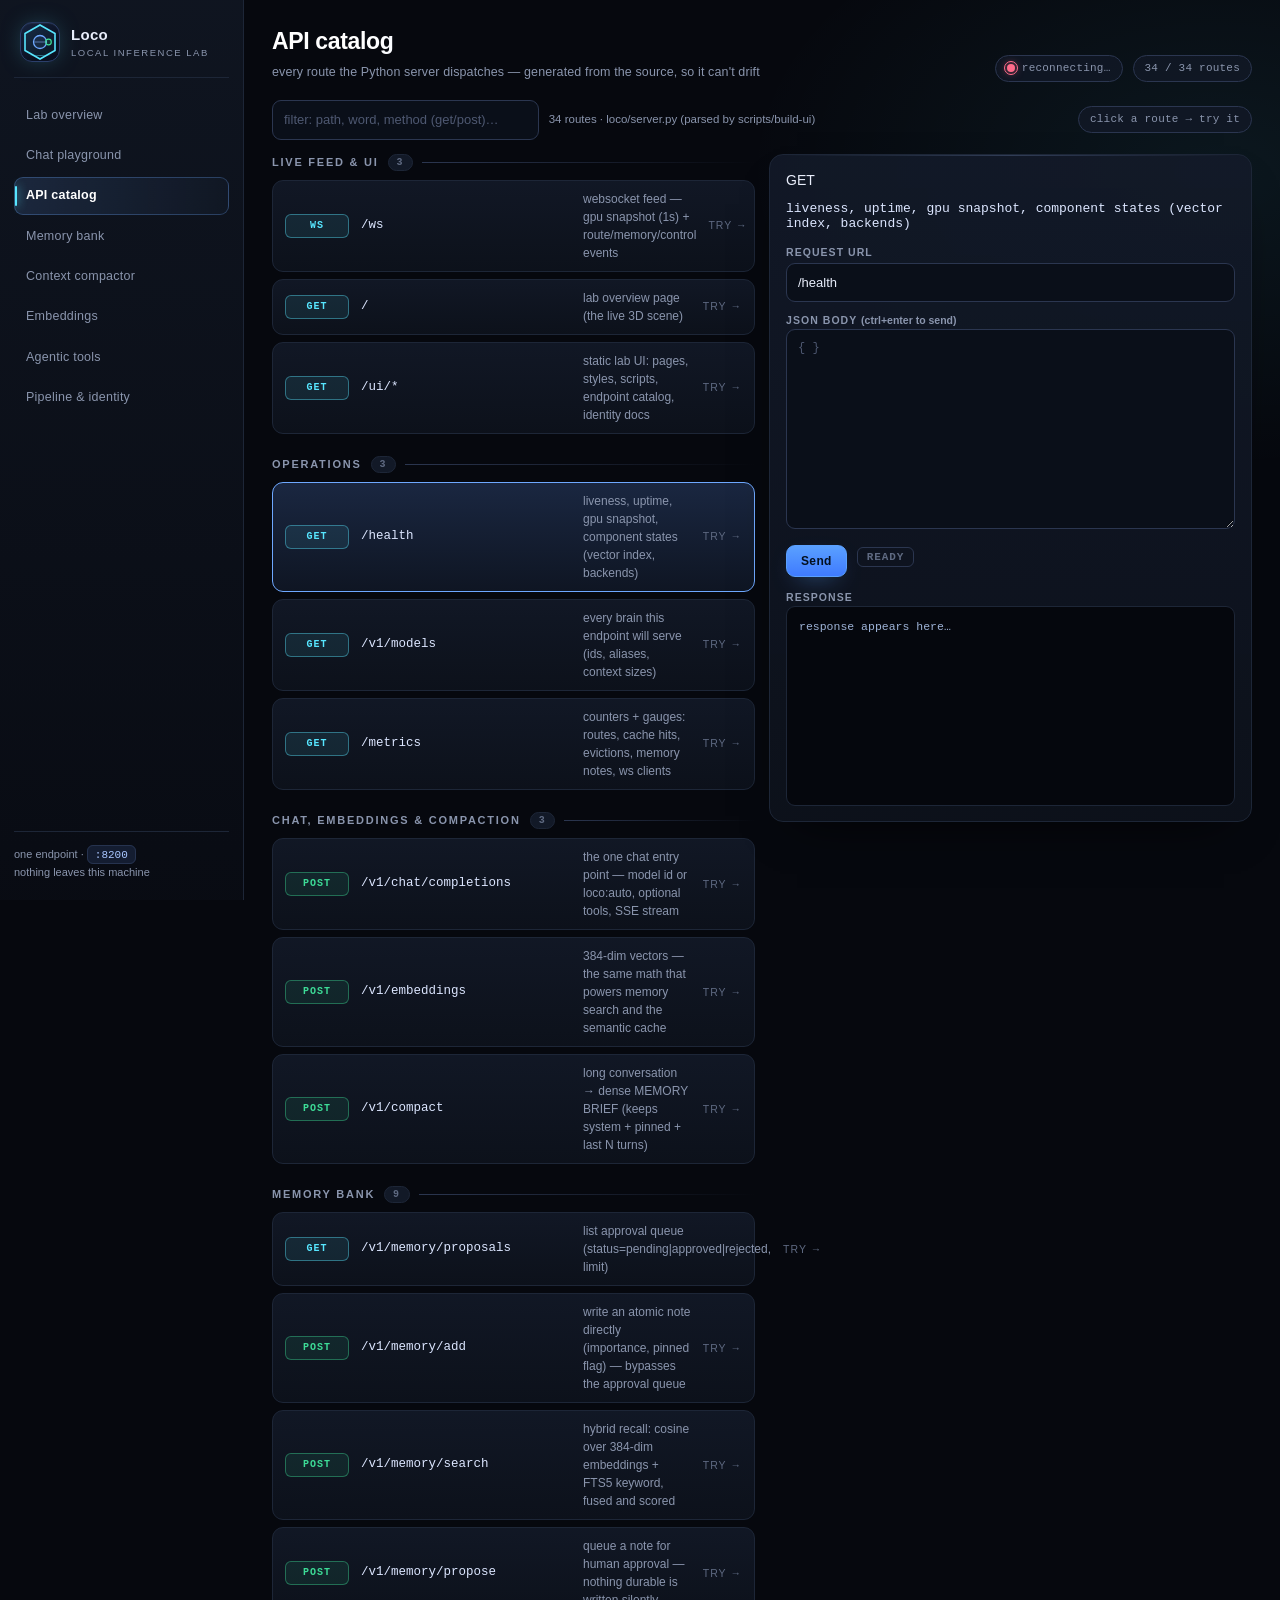
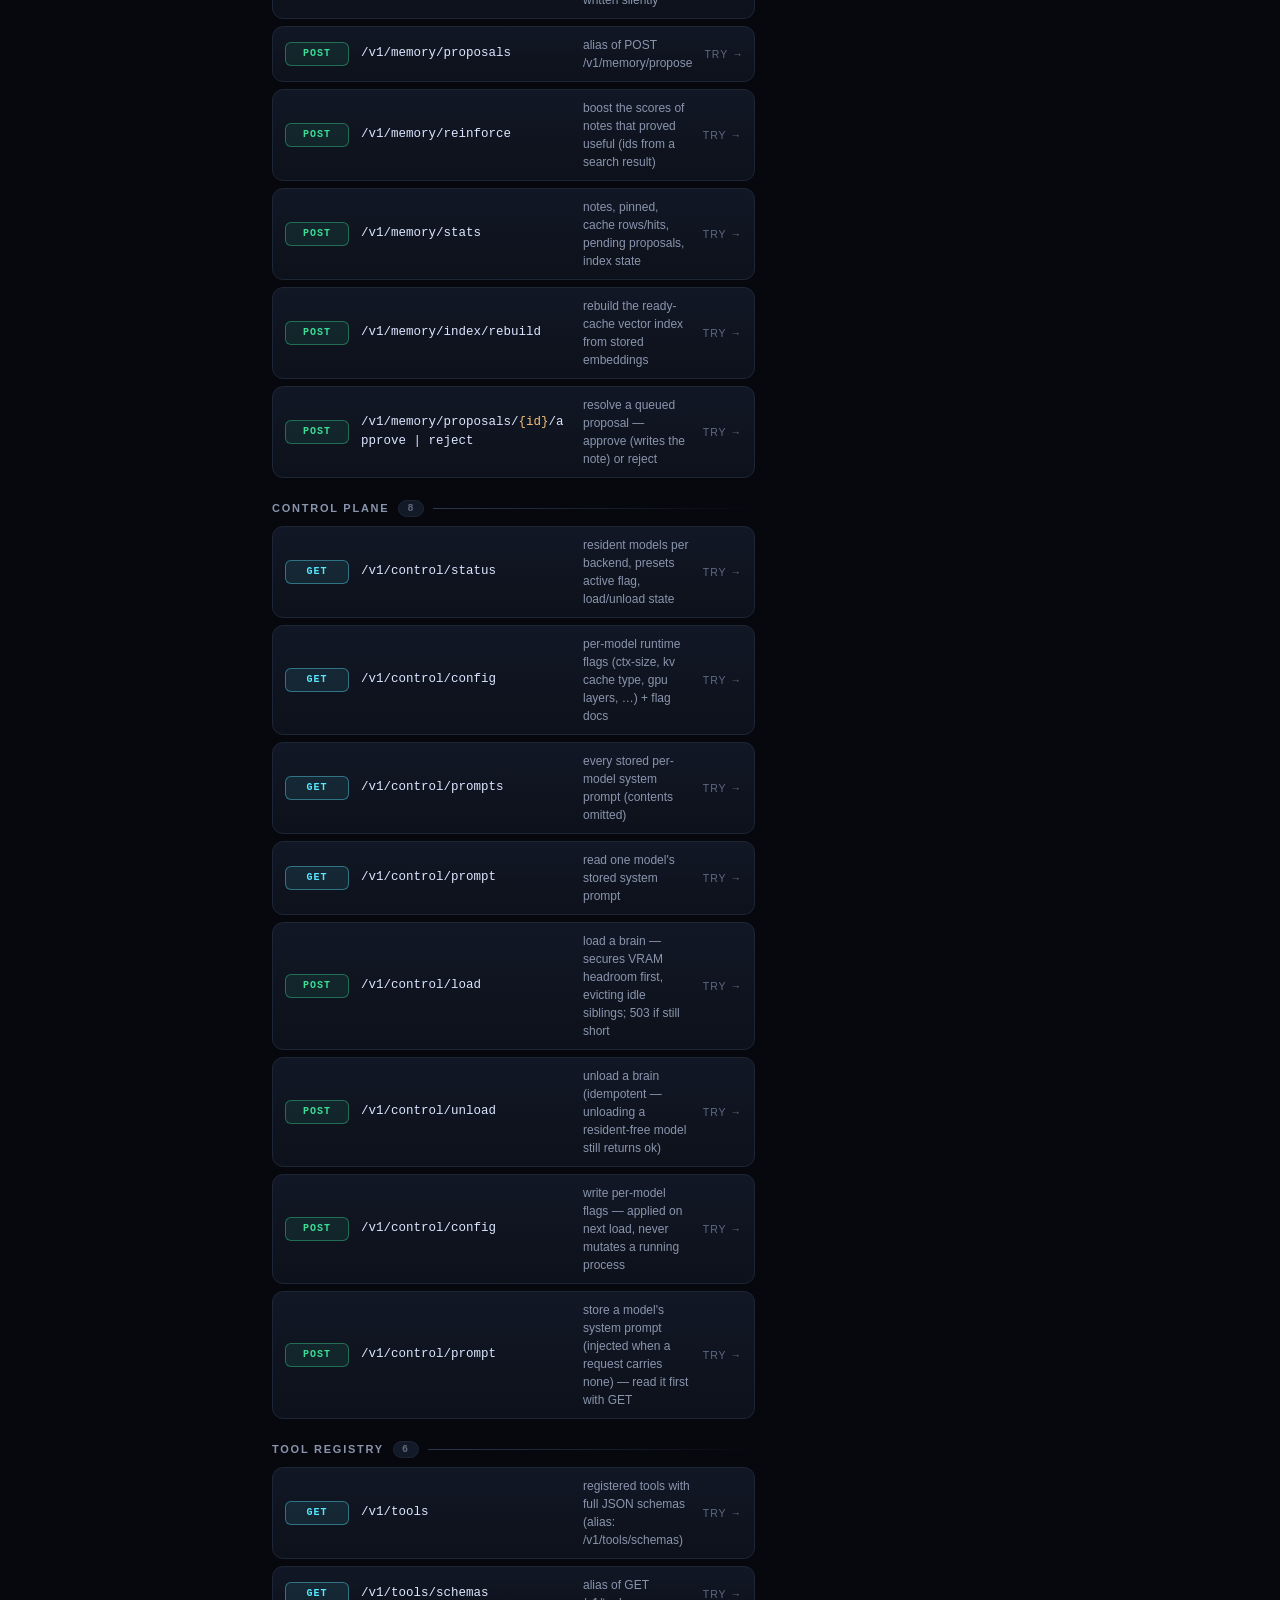
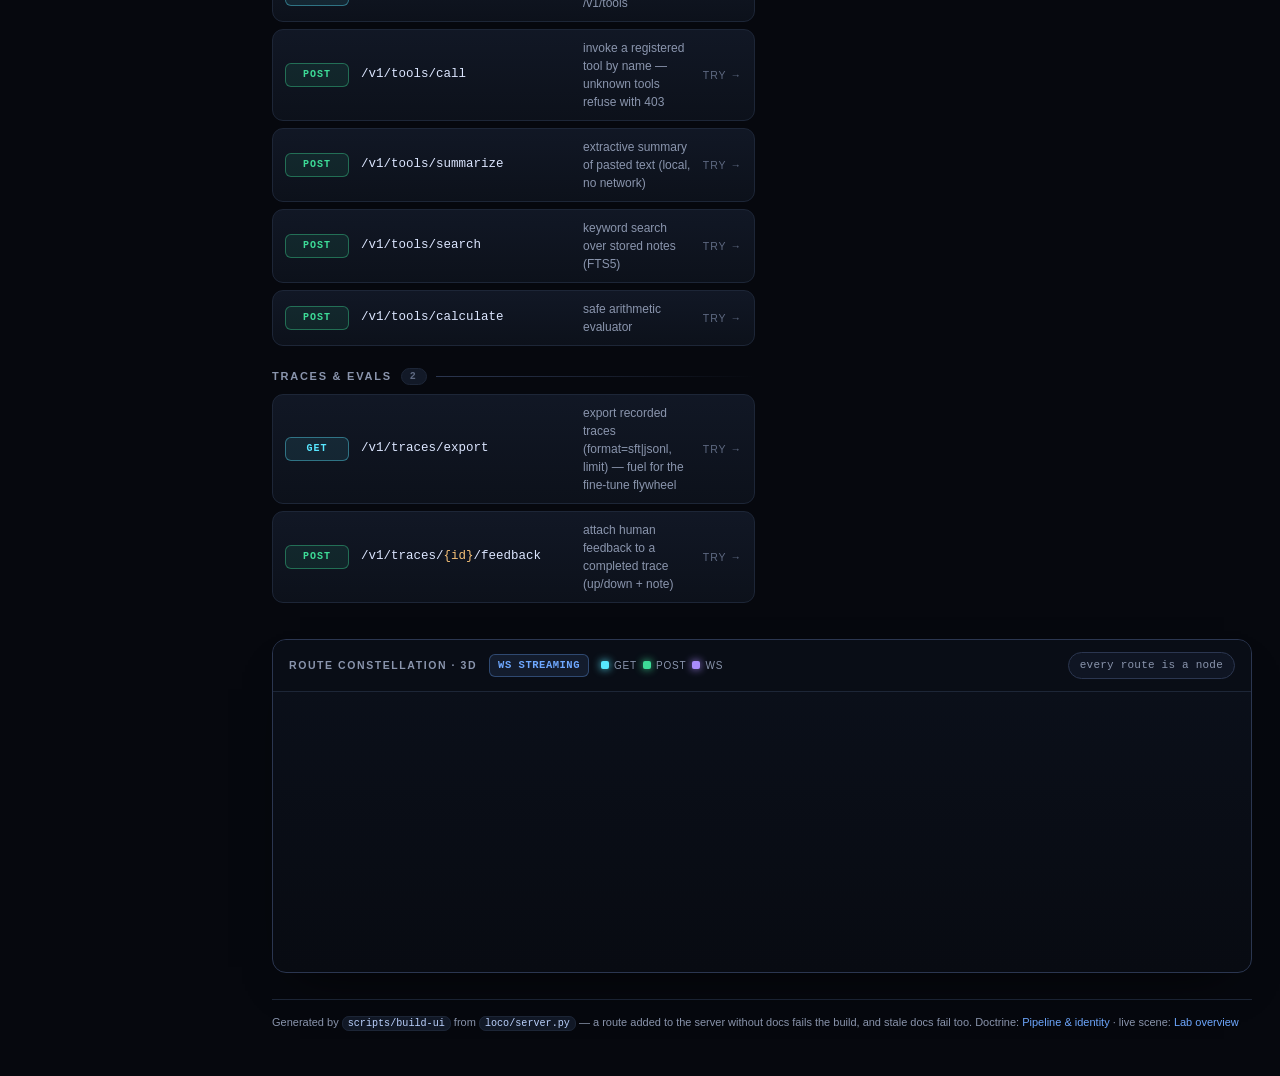
==== ui/api.html @ 3562b2ec "Loco 2.0.0 — local inference lab One local endpoint for the whole rig: deterministic routing, VRAM-g" ====
<!doctype html>
<html lang="en">
<head>
<meta charset="utf-8">
<meta name="viewport" content="width=device-width,initial-scale=1">
<title>Loco — API catalog</title>
<link rel="icon" href="data:image/svg+xml,%3Csvg xmlns=%22http://www.w3.org/2000/svg%22 viewBox=%220 0 38 38%22%3E%3Cpath d=%22M19 2 L34 10.5 V27.5 L19 36 L4 27.5 V10.5 Z%22 stroke=%2257e6ff%22 stroke-width=%221.6%22/%3E%3Ccircle cx=%2219%22 cy=%2219%22 r=%226.5%22 stroke=%226ea8ff%22 stroke-width=%221.3%22/%3E%3C/svg%3E">
<link rel="stylesheet" href="/ui/app.css">
</head><body data-active="api.html">
<aside class="side">
  <div class="brand"><div class="logo" style="display:grid;place-items:center"><svg width="38" height="38" viewBox="0 0 38 38" fill="none" xmlns="http://www.w3.org/2000/svg" role="img" aria-label="Loco"><path d="M19 2 L34 10.5 V27.5 L19 36 L4 27.5 V10.5 Z" stroke="#57e6ff" stroke-width="1.6" fill="rgba(87,230,255,0.05)"/><circle cx="19" cy="19" r="6.5" stroke="#6ea8ff" stroke-width="1.3" fill="rgba(110,168,255,0.08)"/><circle cx="27.5" cy="19" r="2.8" stroke="#3ddc97" stroke-width="1.2" fill="rgba(61,220,151,0.1)"/><path d="M13.2 19 H24.8" stroke="#8ab4f8" stroke-width="1.1" opacity="0.55"/></svg></div><div><b>Loco</b><small>local inference lab</small></div></div>
  <nav class="nav" id="nav"></nav>
  <div class="footer">one endpoint · <span class="tag">:8200</span><br>nothing leaves this machine</div>
</aside>
<main class="main">
  <div class="top">
    <div>
      <h1>API catalog</h1>
      <div class="sub">every route the Python server dispatches — generated from the source, so it can't drift</div>
    </div>
    <div class="row">
      <span class="pill"><span class="dot live-dot"></span> <span id="liveTxt">live · ws</span></span>
      <span class="pill" id="epCount">…</span>
    </div>
  </div>

  <div class="ep-toolbar">
    <input class="ep-search" id="epSearch" placeholder="filter: path, word, method (get/post)…">
    <span class="muted" style="font-size:11.5px" id="epSource">reading catalog…</span>
    <span class="spacer"></span>
    <span class="pill">click a route → try it</span>
  </div>

  <div class="console-grid">
    <div>
      <div id="epList">
        <div class="card"><h3>loading</h3><p class="muted">reading /ui/endpoints.json…</p></div>
      </div>
    </div>

    <div>
      <div class="card console" style="position:sticky;top:18px">
        <div class="console-head">
          <span class="method get" id="cMethod">GET</span>
          <span class="path" id="cDesc">pick a route from the list</span>
        </div>
        <label>Request URL</label>
        <input id="cPath" spellcheck="false" autocomplete="off">
        <label style="display:block;margin-top:10px">JSON body <span class="muted" style="text-transform:none;letter-spacing:0">(ctrl+enter to send)</span></label>
        <textarea id="cBody" spellcheck="false" placeholder="{ }"></textarea>
        <div class="row" style="margin-top:10px">
          <button class="primary" id="cSend">Send</button>
          <div class="status-line" id="cStatus"><span class="st idle">idle</span></div>
        </div>
        <label style="display:block;margin-top:12px">Response</label>
        <pre class="out" id="cOut">response appears here…</pre>
      </div>
    </div>
  </div>

  <div class="scene-card card" style="margin-top:14px">
    <div class="scene-head">
      <h3>route constellation · 3D</h3>
      <span class="badge acc">ws streaming</span>
      <div class="legend">
        <span class="lg"><i style="background:#57e6ff;color:#57e6ff"></i>GET</span>
        <span class="lg"><i style="background:#3ddc97;color:#3ddc97"></i>POST</span>
        <span class="lg"><i style="background:#a78bfa;color:#a78bfa"></i>ws</span>
      </div>
      <span class="spacer"></span>
      <span class="pill">every route is a node</span>
    </div>
    <canvas id="apiScene" style="width:100%;height:280px;display:block"></canvas>
  </div>

  <div class="footer">
    Generated by <code>scripts/build-ui</code> from <code>loco/server.py</code> —
    a route added to the server without docs fails the build, and stale docs fail too.
    Doctrine: <a href="/ui/pipeline.html">Pipeline &amp; identity</a> · live scene: <a href="/ui/index.html">Lab overview</a>
  </div>
</main>
<script src="/ui/app.js"></script>
<script src="/ui/api.js"></script>

<script>
/* api 3D scene: scope = the route surface — one node per endpoint, live traffic pulses them */
(function(){
  window.__locoApiState = { nodes: [], hits: {}, last: null };
  window.sceneSetCanvas("apiScene");
  window.sceneSetActor(function (ctx, now, dt) {
    const C = ctx.ctx, cv = ctx.cv, w = ctx.w, h = ctx.h;
    C.clearRect(0, 0, cv ? cv.width : 900, cv ? cv.height : 280);
    const fit = ctx.fitTransform(C, w, h, window.devicePixelRatio || 1);
    const ox = fit.ox, oy = fit.oy, sc = fit.sc;
    const X = (x) => ox + x * sc, Y = (y) => oy + y * sc;
    const st = window.__locoApiState;
    const nodes = st.nodes || [];

    /* hub */
    const hx = X(80), hy = Y(20);
    C.beginPath(); C.arc(hx, hy, 18, 0, Math.PI * 2);
    C.fillStyle = "rgba(110,168,255,.25)"; C.fill();
    C.strokeStyle = "rgba(110,168,255,.75)"; C.lineWidth = 1.4; C.stroke();
    C.font = "700 9px ui-monospace, Menlo, monospace"; C.fillStyle = "rgba(169,198,255,.95)";
    C.textAlign = "center"; C.fillText("LOCO", hx, hy + 30);

    nodes.forEach((n, i) => {
      const ang = (i / Math.max(1, nodes.length)) * Math.PI * 2;
      const rr = 150 + (i % 3) * 34;
      const nx = X(80 + Math.cos(ang) * rr * 1.5), ny = Y(20 + Math.sin(ang) * rr * 0.42);
      const col = n.method === "GET" ? [87,230,255] : n.method === "POST" ? [61,220,151] : [167,139,250];
      const hits = st.hits[n.path] || 0;
      const hot = st.last === n.path;
      /* spoke */
      C.strokeStyle = "rgba(110,168,255,.14)"; C.lineWidth = 1;
      C.beginPath(); C.moveTo(hx, hy); C.lineTo(nx, ny); C.stroke();
      /* node */
      const r = 4 + Math.min(9, hits * 0.6) + (hot ? 3 : 0);
      C.beginPath(); C.arc(nx, ny, r, 0, Math.PI * 2);
      C.fillStyle = "rgba(" + col.join(",") + "," + (hot ? ".95" : ".55") + ")"; C.fill();
      C.strokeStyle = "rgba(" + col.join(",") + ",.85)"; C.lineWidth = 1; C.stroke();
      if (hot) {
        C.strokeStyle = "rgba(" + col.join(",") + ",.55)";
        C.beginPath(); C.arc(nx, ny, r + 8, 0, Math.PI * 2); C.stroke();
      }
    });
    C.textAlign = "left";
    C.font = "700 9px ui-monospace, Menlo, monospace";
    C.fillStyle = "rgba(138,149,173,.7)";
    C.fillText("NODE SIZE = LIVE HIT COUNT · generated from loco/server.py", X(40), Y(-110));
  });

  /* feed the constellation from the catalog */
  const origRender = window.renderCatalog;
  window.__locoApiState.nodes = [];
  api("/ui/endpoints.json").then(r => {
    const rows = [];
    (r.data && r.data.groups || []).forEach(g => g.routes.forEach(x => rows.push({ method: x.method, path: x.path })));
    window.__locoApiState.nodes = rows;
  }).catch(() => {});
  /* a live route hit marks its node */
  onWs(function (msg) {
    if (msg.type === "route" && msg.model) {
      const st = window.__locoApiState;
      st.last = "/v1/chat/completions";
      st.hits["/v1/chat/completions"] = (st.hits["/v1/chat/completions"] || 0) + 1;
    }
    if (msg.type === "memory") {
      const st = window.__locoApiState;
      st.last = "/v1/memory";
      st.hits["/v1/memory"] = (st.hits["/v1/memory"] || 0) + 1;
    }
  });
})();
</script>
</body>
</html>
---- ui/app.css ----
/* ============================================================================
   Loco UI — instrument-panel design system
   zero dependencies · system font stacks · no CDNs, no web fonts
   dark lab console: deep navy field, hairline panels, monospace numerics
   ========================================================================== */
:root{
  --bg:#06080e;
  --glow-a:rgba(64,120,255,.14);
  --glow-b:rgba(87,230,255,.07);
  --glow-c:rgba(167,139,250,.06);
  --panel:#0d121c;
  --panel2:#121927;
  --panel3:#182135;
  --line:#1d2637;
  --line2:#2b3650;
  --text:#e9eefb;
  --dim:#8a95ad;
  --dim2:#5f6a82;
  --acc:#6ea8ff;
  --acc2:#57e6ff;
  --grn:#3ddc97;
  --amb:#f6c177;
  --red:#ff6b8a;
  --vio:#a78bfa;
  --mono:ui-monospace,SFMono-Regular,"SF Mono",Menlo,Consolas,"Liberation Mono",monospace;
  --sans:ui-sans-serif,-apple-system,BlinkMacSystemFont,"Segoe UI",Roboto,Helvetica,Arial,sans-serif;
  --rad:14px;
  --rad-sm:9px;
  --shadow:0 22px 48px -28px rgba(0,0,0,.9);
  --side-w:244px;
}
*{box-sizing:border-box;margin:0;padding:0}
html{-webkit-text-size-adjust:100%}
body{
  background:
    radial-gradient(900px 520px at 18% -10%, var(--glow-a), transparent 60%),
    radial-gradient(760px 480px at 95% 4%, var(--glow-b), transparent 62%),
    radial-gradient(680px 560px at 60% 110%, var(--glow-c), transparent 65%),
    var(--bg);
  color:var(--text);
  font:14px/1.55 var(--sans);
  display:flex;
  min-height:100vh;
  -webkit-font-smoothing:antialiased;
}
a{color:var(--acc);text-decoration:none;transition:color .15s}
a:hover{color:var(--acc2)}
code,pre{font-family:var(--mono);background:var(--panel2);border:1px solid var(--line);border-radius:7px}
code{padding:1px 5px;font-size:.92em;color:#bcd3ff}
pre{padding:11px 12px;overflow:auto;font-size:12px;line-height:1.6}
pre code{background:none;border:none;padding:0;color:inherit}
b,strong{font-weight:650}
em{color:var(--acc2);font-style:normal}
::selection{background:rgba(110,168,255,.28)}
::-webkit-scrollbar{width:10px;height:10px}
::-webkit-scrollbar-track{background:transparent}
::-webkit-scrollbar-thumb{background:#1c2536;border-radius:99px;border:2px solid transparent;background-clip:content-box}
::-webkit-scrollbar-thumb:hover{background:#2b3650;background-clip:content-box}

/* ---------- sidebar ------------------------------------------------------ */
.side{
  width:var(--side-w);flex:0 0 var(--side-w);
  background:linear-gradient(180deg,rgba(16,22,34,.94),rgba(9,12,20,.96));
  border-right:1px solid var(--line);
  padding:18px 14px;
  position:sticky;top:0;height:100vh;
  display:flex;flex-direction:column;
  backdrop-filter:blur(6px);
  z-index:5;
}
.brand{display:flex;align-items:center;gap:11px;padding:4px 6px 15px;border-bottom:1px solid var(--line);margin-bottom:12px}
.brand .logo{
  width:40px;height:40px;border-radius:12px;
  background:linear-gradient(140deg,#16233f,#0a1020 70%);
  border:1px solid #2b3f6b;
  display:grid;place-items:center;
  box-shadow:0 0 24px -8px rgba(87,230,255,.5), inset 0 1px 0 rgba(255,255,255,.06);
  position:relative;overflow:hidden;
}
.brand .logo svg{display:block}
.brand .logo::after{
  content:"";position:absolute;inset:auto 8px 5px;height:1.5px;border-radius:2px;
  background:linear-gradient(90deg,transparent,var(--acc2),transparent);
  opacity:.45;animation:sweep 3.2s ease-in-out infinite;
}
.brand b{font-size:15px;letter-spacing:.02em}
.brand small{display:block;color:var(--dim);font-size:9.5px;letter-spacing:.16em;text-transform:uppercase}
.nav{display:flex;flex-direction:column;gap:2px;margin-top:6px;overflow-y:auto}
.nav a{
  position:relative;padding:8.5px 11px;border-radius:9px;color:var(--dim);
  font-size:12.5px;letter-spacing:.02em;transition:.15s;border:1px solid transparent;
}
.nav a::before{
  content:"";position:absolute;left:0;top:22%;bottom:22%;width:2px;border-radius:2px;
  background:var(--acc2);opacity:0;transform:scaleY(.3);transition:.18s;
}
.nav a:hover{background:rgba(24,33,53,.7);color:var(--text)}
.nav a.active{
  background:linear-gradient(90deg,rgba(110,168,255,.14),rgba(110,168,255,.03));
  color:#fff;border-color:rgba(110,168,255,.28);font-weight:600;
}
.nav a.active::before{opacity:1;transform:scaleY(1);box-shadow:0 0 10px var(--acc2)}
.nav .nav-sec{
  font-size:9.5px;letter-spacing:.18em;text-transform:uppercase;color:var(--dim2);
  padding:12px 11px 4px;
}
.side .footer{margin-top:auto}

/* ---------- main / header ------------------------------------------------ */
.main{flex:1;padding:24px 28px 44px;max-width:1480px;min-width:0}
.top{display:flex;align-items:flex-end;justify-content:space-between;margin-bottom:18px;gap:14px;flex-wrap:wrap}
.top h1{
  font-size:23px;font-weight:700;letter-spacing:-.015em;
  background:linear-gradient(92deg,#fff 20%,#a9c6ff 90%);
  -webkit-background-clip:text;background-clip:text;color:transparent;
}
.top .sub{color:var(--dim);font-size:12.5px;margin-top:3px;letter-spacing:.01em}
.top .sub b{color:var(--acc2);font-weight:600}
.row{display:flex;gap:10px;align-items:center;flex-wrap:wrap}
.spacer{flex:1}
.sec{
  display:flex;align-items:center;gap:10px;
  margin:26px 0 12px;font-size:11.5px;font-weight:700;
  letter-spacing:.16em;text-transform:uppercase;color:var(--dim);
}
.sec::after{content:"";flex:1;height:1px;background:linear-gradient(90deg,var(--line2),transparent)}
.sec .n{color:var(--dim2);font-family:var(--mono);font-weight:600}

/* ---------- pills / dots / badges ---------------------------------------- */
.pill{
  display:inline-flex;align-items:center;gap:7px;
  padding:4px 11px;border:1px solid var(--line2);border-radius:99px;
  font-size:11px;color:var(--dim);background:rgba(18,25,39,.75);
  font-family:var(--mono);letter-spacing:.02em;white-space:nowrap;
}
.pill b{color:var(--text);font-weight:650}
.dot{width:8px;height:8px;border-radius:50%;background:var(--grn);position:relative;flex:none}
.dot::after{
  content:"";position:absolute;inset:-3px;border-radius:50%;
  border:1px solid currentColor;color:inherit;background:transparent;
}
.live-dot{background:var(--grn);box-shadow:0 0 9px var(--grn);animation:beat 2s ease-out infinite}
.live-dot.bad{background:var(--red);box-shadow:0 0 9px var(--red);animation:none}
.dot.warn{background:var(--amb);box-shadow:0 0 8px rgba(246,193,119,.7);animation:beat 2.6s ease-out infinite}
.dot.bad{background:var(--red);box-shadow:0 0 8px rgba(255,107,138,.75)}
.dot.acc{background:var(--acc2);box-shadow:0 0 8px rgba(87,230,255,.75)}
.badge{
  display:inline-block;padding:3px 8px;border-radius:6px;
  background:rgba(61,220,151,.1);color:var(--grn);
  border:1px solid rgba(61,220,151,.3);
  font:600 10.5px/1.4 var(--mono);letter-spacing:.05em;text-transform:uppercase;
}
.badge.warn{background:rgba(246,193,119,.09);color:var(--amb);border-color:rgba(246,193,119,.32)}
.badge.acc{background:rgba(110,168,255,.1);color:var(--acc);border-color:rgba(110,168,255,.32)}
.badge.vio{background:rgba(167,139,250,.1);color:var(--vio);border-color:rgba(167,139,250,.32)}
.tag{
  font:11px/1.5 var(--mono);color:#a9c6ff;
  background:#141d31;border:1px solid #26334f;border-radius:6px;
  padding:2.5px 7px;white-space:nowrap;
}
.tag.ok{color:var(--grn);background:#0e1f19;border-color:#1d4034}
.tag.warn{color:var(--amb);background:#241d10;border-color:#45361c}
.tag.bad{color:var(--red);background:#25121a;border-color:#4a2130}

/* ---------- grids / cards ------------------------------------------------ */
.grid{display:grid;gap:14px}
.g4{grid-template-columns:repeat(4,minmax(0,1fr))}
.g3{grid-template-columns:repeat(3,minmax(0,1fr))}
.g2{grid-template-columns:repeat(2,minmax(0,1fr))}
@media(max-width:1180px){.g4{grid-template-columns:repeat(2,1fr)}.g3{grid-template-columns:repeat(2,1fr)}}
.card{
  background:linear-gradient(180deg,rgba(19,26,41,.9),rgba(13,18,28,.94));
  border:1px solid var(--line);
  border-radius:var(--rad);
  padding:15px 16px;
  position:relative;
  box-shadow:var(--shadow);
  min-width:0;
}
.card::before{
  content:"";position:absolute;left:14px;right:14px;top:0;height:1px;
  background:linear-gradient(90deg,transparent,rgba(160,190,255,.22),transparent);
}
.card h3{
  font-size:10.5px;color:var(--dim);text-transform:uppercase;
  letter-spacing:.15em;margin-bottom:11px;font-weight:700;
  display:flex;align-items:center;gap:8px;
}
.card h3 .spacer{flex:1}
.card p{font-size:12.5px;color:#b6c2d8}
.card.tight{padding:12px 13px}
.card.accent{border-color:rgba(110,168,255,.35);box-shadow:0 0 0 1px rgba(110,168,255,.08),var(--shadow)}
.kpi{
  font:700 27px/1.05 var(--mono);letter-spacing:-.02em;
  font-variant-numeric:tabular-nums;color:#fff;
  transition:color .3s,text-shadow .3s;
}
.kpi small{display:block;color:var(--dim);font:11.5px/1.5 var(--sans);margin-top:5px;letter-spacing:.04em}
.kpi.flash{color:var(--acc2);text-shadow:0 0 18px rgba(87,230,255,.6)}
.kpi .u{font-size:.55em;color:var(--dim);font-weight:600;margin-left:4px}
.bar{height:9px;background:#0a0f19;border:1px solid var(--line);border-radius:99px;overflow:hidden;position:relative}
.bar>i{
  display:block;height:100%;border-radius:99px;
  background:linear-gradient(90deg,#3f7bff,#57e6ff 70%,#9be1ff);
  box-shadow:0 0 14px -2px rgba(87,230,255,.75);
  transition:width .7s cubic-bezier(.22,1,.36,1);
}
.bar.warn>i{background:linear-gradient(90deg,#f0a23c,#f6c177);box-shadow:0 0 14px -2px rgba(246,193,119,.7)}
.bar.bad>i{background:linear-gradient(90deg,#e5484d,#ff6b8a);box-shadow:0 0 14px -2px rgba(255,107,138,.7)}
.mini{font-size:11.5px;color:var(--dim)}
.mini b{color:var(--text);font-family:var(--mono);font-variant-numeric:tabular-nums}

/* ---------- buttons / forms ---------------------------------------------- */
button,.btn{
  cursor:pointer;background:linear-gradient(180deg,#1a2338,#141b2c);
  border:1px solid var(--line2);color:var(--text);
  border-radius:9px;padding:8px 14px;font-size:12px;font-weight:600;
  letter-spacing:.03em;transition:.15s;font-family:var(--sans);
  display:inline-flex;align-items:center;gap:7px;justify-content:center;
}
button:hover,.btn:hover{border-color:var(--acc);color:var(--acc2);transform:translateY(-1px);box-shadow:0 6px 18px -10px rgba(110,168,255,.8)}
button:active,.btn:active{transform:translateY(0)}
.primary{
  background:linear-gradient(180deg,#5aa0ff,#3f7bff);
  border-color:#5aa0ff;color:#04101f;font-weight:750;
  box-shadow:0 8px 24px -12px rgba(87,160,255,.9);
}
.primary:hover{color:#04101f;border-color:#8fc0ff;box-shadow:0 10px 26px -10px rgba(87,160,255,1)}
.danger:hover{border-color:var(--red);color:var(--red);box-shadow:0 6px 18px -10px rgba(255,107,138,.8)}
button[disabled]{opacity:.42;cursor:not-allowed;transform:none!important;box-shadow:none!important}
select,input,textarea{
  background:#0a0f19;border:1px solid var(--line2);color:var(--text);
  border-radius:9px;padding:9px 11px;font:13px/1.5 var(--sans);width:100%;
  transition:border-color .15s,box-shadow .15s;
}
select:focus,input:focus,textarea:focus{
  outline:none;border-color:var(--acc);
  box-shadow:0 0 0 3px rgba(110,168,255,.16);
}
textarea{font-family:var(--mono);font-size:12px;min-height:140px;resize:vertical}
input[type=checkbox]{width:auto;accent-color:var(--acc)}
input[type=range]{accent-color:var(--acc);padding:0;border:none;background:none}
label{font-size:10.5px;color:var(--dim);text-transform:uppercase;letter-spacing:.1em;font-weight:700}
label:has(input[type=checkbox]),label.inline{font-size:12px;text-transform:none;letter-spacing:0;font-weight:500;color:var(--dim)}
select option{background:#0d121c}
::placeholder{color:#4e5871}

/* ---------- tables ------------------------------------------------------- */
.table{width:100%;border-collapse:collapse;font-size:12.5px}
.table th,.table td{padding:9px 11px;border-bottom:1px solid var(--line);text-align:left;vertical-align:top}
.table th{
  color:var(--dim);text-transform:uppercase;font-size:9.5px;letter-spacing:.14em;
  font-weight:700;border-bottom-color:var(--line2);background:rgba(10,15,25,.5);
}
.table tbody tr{transition:background .12s}
.table tbody tr:hover{background:rgba(110,168,255,.05)}
.table td b{color:#fff}
.table .num{font-family:var(--mono);font-variant-numeric:tabular-nums;white-space:nowrap}
.table-wrap{border:1px solid var(--line);border-radius:11px;overflow:auto;background:rgba(10,15,25,.55)}

/* ---------- flow diagram ------------------------------------------------- */
.flow{display:flex;align-items:stretch;gap:0;overflow-x:auto;padding:4px 2px 8px}
.step{
  background:linear-gradient(180deg,#141c2e,#101624);
  border:1px solid var(--line2);border-radius:11px;
  padding:11px 13px;min-width:154px;text-align:center;position:relative;overflow:hidden;
}
.step::after{
  content:"";position:absolute;left:-40%;top:0;bottom:0;width:40%;
  background:linear-gradient(90deg,transparent,rgba(87,230,255,.12),transparent);
  animation:flowline 3.4s linear infinite;
}
.step b{display:block;font-size:12px;letter-spacing:.03em}
.step small{color:var(--dim);font-size:10.5px;line-height:1.5;display:block;margin-top:3px}
.step .n{position:absolute;top:5px;left:7px;font:700 9px var(--mono);color:var(--dim2)}
.arrow{align-self:center;color:var(--acc2);padding:0 7px;font-family:var(--mono);text-shadow:0 0 10px rgba(87,230,255,.7)}

/* ---------- logs / toasts ------------------------------------------------ */
.log{
  background:#05070d;border:1px solid var(--line);border-radius:9px;
  padding:11px 12px;font:11.5px/1.75 var(--mono);color:#9fb4d8;
  max-height:280px;overflow:auto;white-space:pre-wrap;word-break:break-word;
}
.toast{
  position:fixed;bottom:20px;right:20px;
  background:linear-gradient(180deg,#0d1a16,#0a1512);
  border:1px solid rgba(61,220,151,.55);color:var(--grn);
  padding:11px 16px;border-radius:11px;font-size:12.5px;font-weight:600;
  opacity:0;transform:translateY(10px);transition:.22s;z-index:80;
  box-shadow:0 18px 44px -20px rgba(61,220,151,.5);max-width:420px;
}
.toast.show{opacity:1;transform:translateY(0)}
.toast.err{border-color:rgba(255,107,138,.55);color:var(--red);background:linear-gradient(180deg,#1a0d12,#150a0e);box-shadow:0 18px 44px -20px rgba(255,107,138,.5)}

/* ---------- misc utility ------------------------------------------------- */
.muted{color:var(--dim)}
.ok{color:var(--grn)}.warn{color:var(--amb)}.bad{color:var(--red)}.acc{color:var(--acc2)}
.mono{font-family:var(--mono)}
.dim2{color:var(--dim2)}
.footer{
  color:var(--dim);font-size:11px;margin-top:26px;
  border-top:1px solid var(--line);padding-top:13px;line-height:1.7;
}
.footer a{color:var(--acc)}
.ident pre{white-space:pre-wrap}
.cfgPanel{margin-top:11px;border-top:1px dashed var(--line2);padding-top:11px}
.cfgPanel[hidden]{display:none}
.cfgGrid{display:grid;grid-template-columns:repeat(auto-fit,minmax(128px,1fr));gap:9px;margin:7px 0}
.cfgGrid label{margin:0;display:flex;flex-direction:column;gap:3px;font-size:9.5px;color:var(--dim);text-transform:uppercase;letter-spacing:.09em}
.cfgGrid input,.cfgGrid select{padding:7px 9px;font-size:12px}
.cfgHint{font-size:11px;margin-top:7px;color:var(--amb);font-family:var(--mono)}

/* ---------- live scene (3D hero) ----------------------------------------- */
.scene-card{
  padding:0;overflow:hidden;
  background:linear-gradient(180deg,#0b101b,#080b12);
  border:1px solid var(--line2);
}
.scene-card::before{display:none}
.scene-head{
  display:flex;align-items:center;gap:12px;flex-wrap:wrap;
  padding:12px 16px;border-bottom:1px solid var(--line);
  background:rgba(9,13,21,.75);
}
.scene-head h3{margin:0}
.scene-stage{position:relative}
.scene-stage canvas{display:block;width:100%;height:clamp(320px,44vh,470px)}
.hud{
  position:absolute;pointer-events:none;
  font:10.5px/1.5 var(--mono);letter-spacing:.06em;text-transform:uppercase;
  color:var(--dim);display:flex;gap:8px;flex-wrap:wrap;
}
.hud.tl{top:12px;left:14px}
.hud.tr{top:12px;right:14px;flex-direction:column;align-items:flex-end;gap:5px}
.hud.bl{bottom:12px;left:14px}
.hud-chip{
  background:rgba(7,10,17,.72);border:1px solid var(--line2);
  border-radius:7px;padding:4px 9px;backdrop-filter:blur(4px);
  color:var(--dim);
}
.hud-chip b{color:var(--acc2);font-weight:700}
.hud-chip.grn b{color:var(--grn)}
.hud-chip.amb b{color:var(--amb)}
.legend{display:flex;gap:6px;flex-wrap:wrap;align-items:center}
.legend .lg{display:inline-flex;align-items:center;gap:5px;font-size:10px;color:var(--dim);text-transform:uppercase;letter-spacing:.08em}
.legend .lg i{width:8px;height:8px;border-radius:2px;display:inline-block;box-shadow:0 0 8px currentColor}

/* ---------- ECG / pulse strip -------------------------------------------- */
.ecg-card{padding:0;overflow:hidden}
.ecg-head{
  display:flex;align-items:center;gap:12px;padding:10px 15px;
  border-bottom:1px solid var(--line);background:rgba(9,13,21,.7);flex-wrap:wrap;
}
.ecg-head h3{margin:0}
.ecg-body{position:relative;background:radial-gradient(600px 200px at 50% 120%,rgba(61,220,151,.05),transparent 70%),#05070d}
.ecg-body canvas{display:block;width:100%;height:120px}
.ecg-stats{
  position:absolute;top:9px;right:14px;text-align:right;
  font:10.5px/1.6 var(--mono);color:var(--dim);text-transform:uppercase;letter-spacing:.08em;
}
.ecg-stats b{color:var(--grn)}

/* ---------- event ticker ------------------------------------------------- */
.ticker{display:flex;flex-direction:column;gap:0;max-height:264px;overflow:auto}
.ticker .ev{
  display:grid;grid-template-columns:64px 74px 1fr;gap:9px;align-items:baseline;
  padding:7px 4px;border-bottom:1px solid var(--line);
  font:11.5px/1.5 var(--mono);animation:evin .3s ease-out;
}
.ticker .ev:last-child{border-bottom:none}
.ticker .ev .t{color:var(--dim2);font-size:10.5px}
.ticker .ev .k{font-weight:700;letter-spacing:.05em}
.ticker .ev .d{color:#a9b6cf;overflow:hidden;text-overflow:ellipsis;white-space:nowrap}
.ticker .ev.route .k{color:var(--acc)}
.ticker .ev.memory .k{color:var(--grn)}
.ticker .ev.control .k{color:var(--vio)}
.ticker .ev.gpu .k{color:var(--amb)}
.ticker .ev.err .k{color:var(--red)}
.ticker .empty{color:var(--dim2);font:11.5px var(--mono);padding:14px 4px;text-align:center}

/* ---------- endpoint catalog --------------------------------------------- */
.ep-toolbar{display:flex;gap:10px;align-items:center;flex-wrap:wrap;margin-bottom:14px}
.ep-search{flex:1;min-width:220px;max-width:420px}
.ep-group{margin-bottom:22px}
.ep-group>.ep-gname{
  display:flex;align-items:center;gap:9px;margin:0 0 9px;
  font-size:11px;font-weight:800;letter-spacing:.16em;text-transform:uppercase;color:var(--dim);
}
.ep-group>.ep-gname::after{content:"";flex:1;height:1px;background:linear-gradient(90deg,var(--line2),transparent)}
.ep-group>.ep-gname .cnt{font:600 10px var(--mono);color:var(--dim2);background:var(--panel2);border:1px solid var(--line);border-radius:99px;padding:2px 8px}
.ep{
  display:grid;grid-template-columns:64px minmax(210px,1.1fr) 2fr auto;
  gap:12px;align-items:center;
  padding:9px 12px;margin-bottom:7px;
  background:linear-gradient(180deg,rgba(19,26,41,.85),rgba(13,18,28,.9));
  border:1px solid var(--line);border-radius:11px;
  cursor:pointer;transition:.14s;
}
.ep:hover{border-color:rgba(110,168,255,.45);transform:translateX(3px);box-shadow:-6px 0 22px -14px rgba(110,168,255,.9)}
.ep.sel{border-color:var(--acc);background:linear-gradient(180deg,rgba(28,42,70,.9),rgba(15,22,36,.95))}
.ep .method{
  font:800 10px/1 var(--mono);letter-spacing:.1em;text-align:center;
  padding:6px 0;border-radius:6px;border:1px solid;
}
.ep .method.get{color:var(--acc2);border-color:rgba(87,230,255,.4);background:rgba(87,230,255,.09)}
.ep .method.post{color:var(--grn);border-color:rgba(61,220,151,.4);background:rgba(61,220,151,.09)}
.ep .method.ws{color:var(--vio);border-color:rgba(167,139,250,.4);background:rgba(167,139,250,.09)}
.ep .path{font:12.5px/1.5 var(--mono);color:#dce6ff;word-break:break-all}
.ep .path .ph{color:var(--amb)}
.ep .desc{font-size:12px;color:var(--dim);line-height:1.5}
.ep .go{font-size:10.5px;color:var(--dim2);text-transform:uppercase;letter-spacing:.1em;white-space:nowrap}
.ep:hover .go{color:var(--acc2)}
@media(max-width:900px){.ep{grid-template-columns:60px 1fr;}.ep .desc,.ep .go{display:none}}

/* ---------- API console -------------------------------------------------- */
.console-grid{display:grid;grid-template-columns:minmax(0,1fr) minmax(0,1fr);gap:14px}
@media(max-width:1080px){.console-grid{grid-template-columns:1fr}}
.console-head{
  display:flex;align-items:center;gap:10px;margin-bottom:10px;flex-wrap:wrap;
}
.console-head .path{font:13px var(--mono);color:#dce6ff;word-break:break-all}
.console textarea{min-height:200px;font-size:12px}
.console .out{
  background:#05070d;border:1px solid var(--line);border-radius:9px;
  padding:11px 12px;font:11.5px/1.65 var(--mono);color:#9fb4d8;
  min-height:200px;max-height:440px;overflow:auto;white-space:pre-wrap;word-break:break-word;
}
.console .status-line{
  display:flex;gap:9px;align-items:center;font:11px var(--mono);
  color:var(--dim);text-transform:uppercase;letter-spacing:.08em;margin-bottom:8px;flex-wrap:wrap;
}
.st{padding:3px 9px;border-radius:6px;border:1px solid;font-weight:700}
.st.ok{color:var(--grn);border-color:rgba(61,220,151,.45);background:rgba(61,220,151,.08)}
.st.err{color:var(--red);border-color:rgba(255,107,138,.45);background:rgba(255,107,138,.08)}
.st.idle{color:var(--dim2);border-color:var(--line2)}

/* ---------- chat page ---------------------------------------------------- */
.chat-grid{display:grid;grid-template-columns:minmax(340px,430px) minmax(0,1fr);gap:14px}
@media(max-width:1080px){.chat-grid{grid-template-columns:1fr}}
.chat-out{
  min-height:56vh;white-space:pre-wrap;font-size:13.5px;line-height:1.7;
  font-family:var(--sans);background:#05070d;border:1px solid var(--line);
  border-radius:10px;padding:14px;overflow:auto;color:#dbe4f5;
}
.chat-out:empty::before{content:"response streams here…";color:var(--dim2);font-family:var(--mono);font-size:12px}
.stream-cursor::after{
  content:"▍";color:var(--acc2);animation:blink 1s steps(2) infinite;
}

/* ---------- responsive --------------------------------------------------- */
@media(max-width:900px){
  body{flex-direction:column}
  .side{position:static;height:auto;width:100%;flex:none;border-right:none;border-bottom:1px solid var(--line);padding:14px}
  .nav{flex-direction:row;flex-wrap:wrap}
  .nav a{padding:7px 11px;font-size:12px}
  .nav a::before{display:none}
  .nav .nav-sec{display:none}
  .side .footer{display:none}
  .main{padding:18px 15px 36px}
  .g4,.g3,.g2{grid-template-columns:1fr}
  .scene-stage canvas{height:300px}
}

/* ---------- keyframes ---------------------------------------------------- */
@keyframes beat{
  0%{box-shadow:0 0 0 0 rgba(61,220,151,.55)}
  70%{box-shadow:0 0 0 7px rgba(61,220,151,0)}
  100%{box-shadow:0 0 0 0 rgba(61,220,151,0)}
}
@keyframes sweep{
  0%,100%{opacity:.25;transform:translateX(-3px)}
  50%{opacity:1;transform:translateX(3px)}
}
@keyframes flowline{
  0%{left:-40%}
  60%,100%{left:130%}
}
@keyframes blink{50%{opacity:0}}
@keyframes evin{from{opacity:0;transform:translateY(-4px)}to{opacity:1;transform:none}}
@media(prefers-reduced-motion:reduce){
  *,*::before,*::after{animation-duration:.001s!important;transition-duration:.001s!important}
}
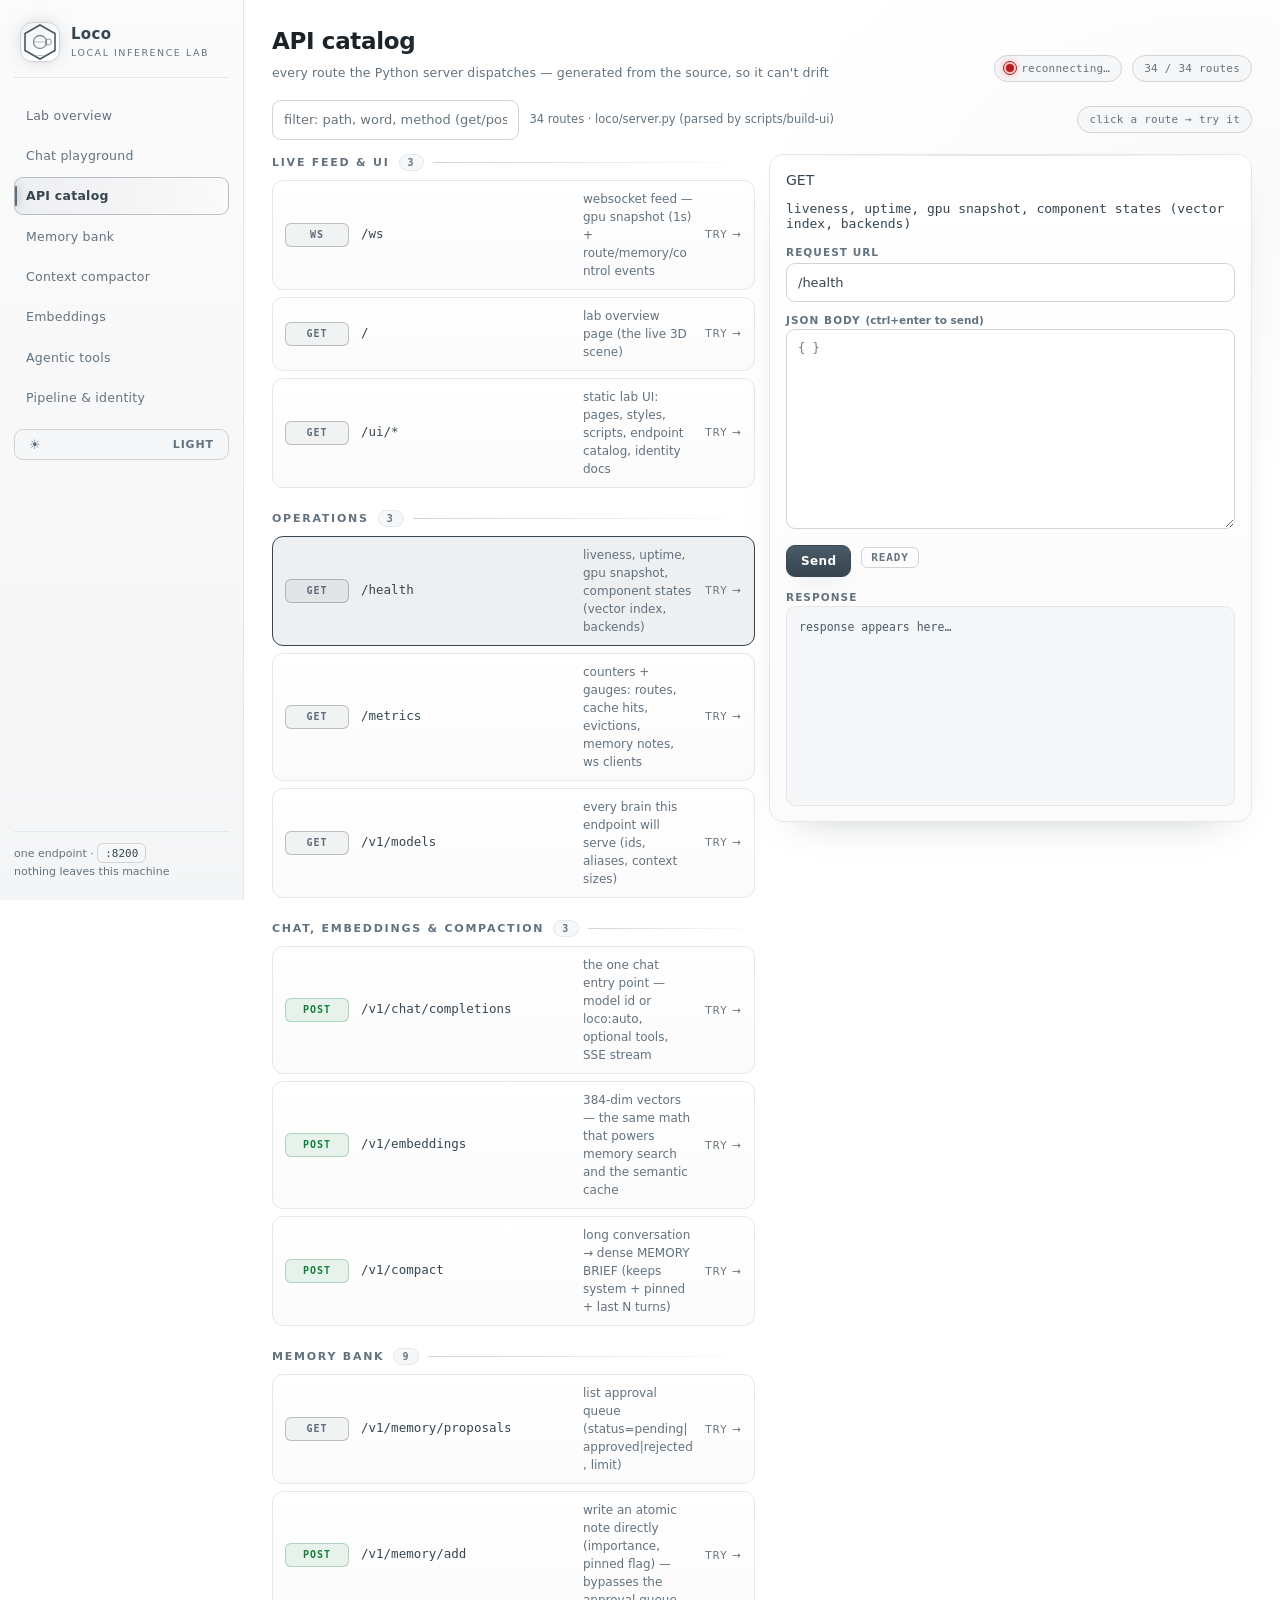
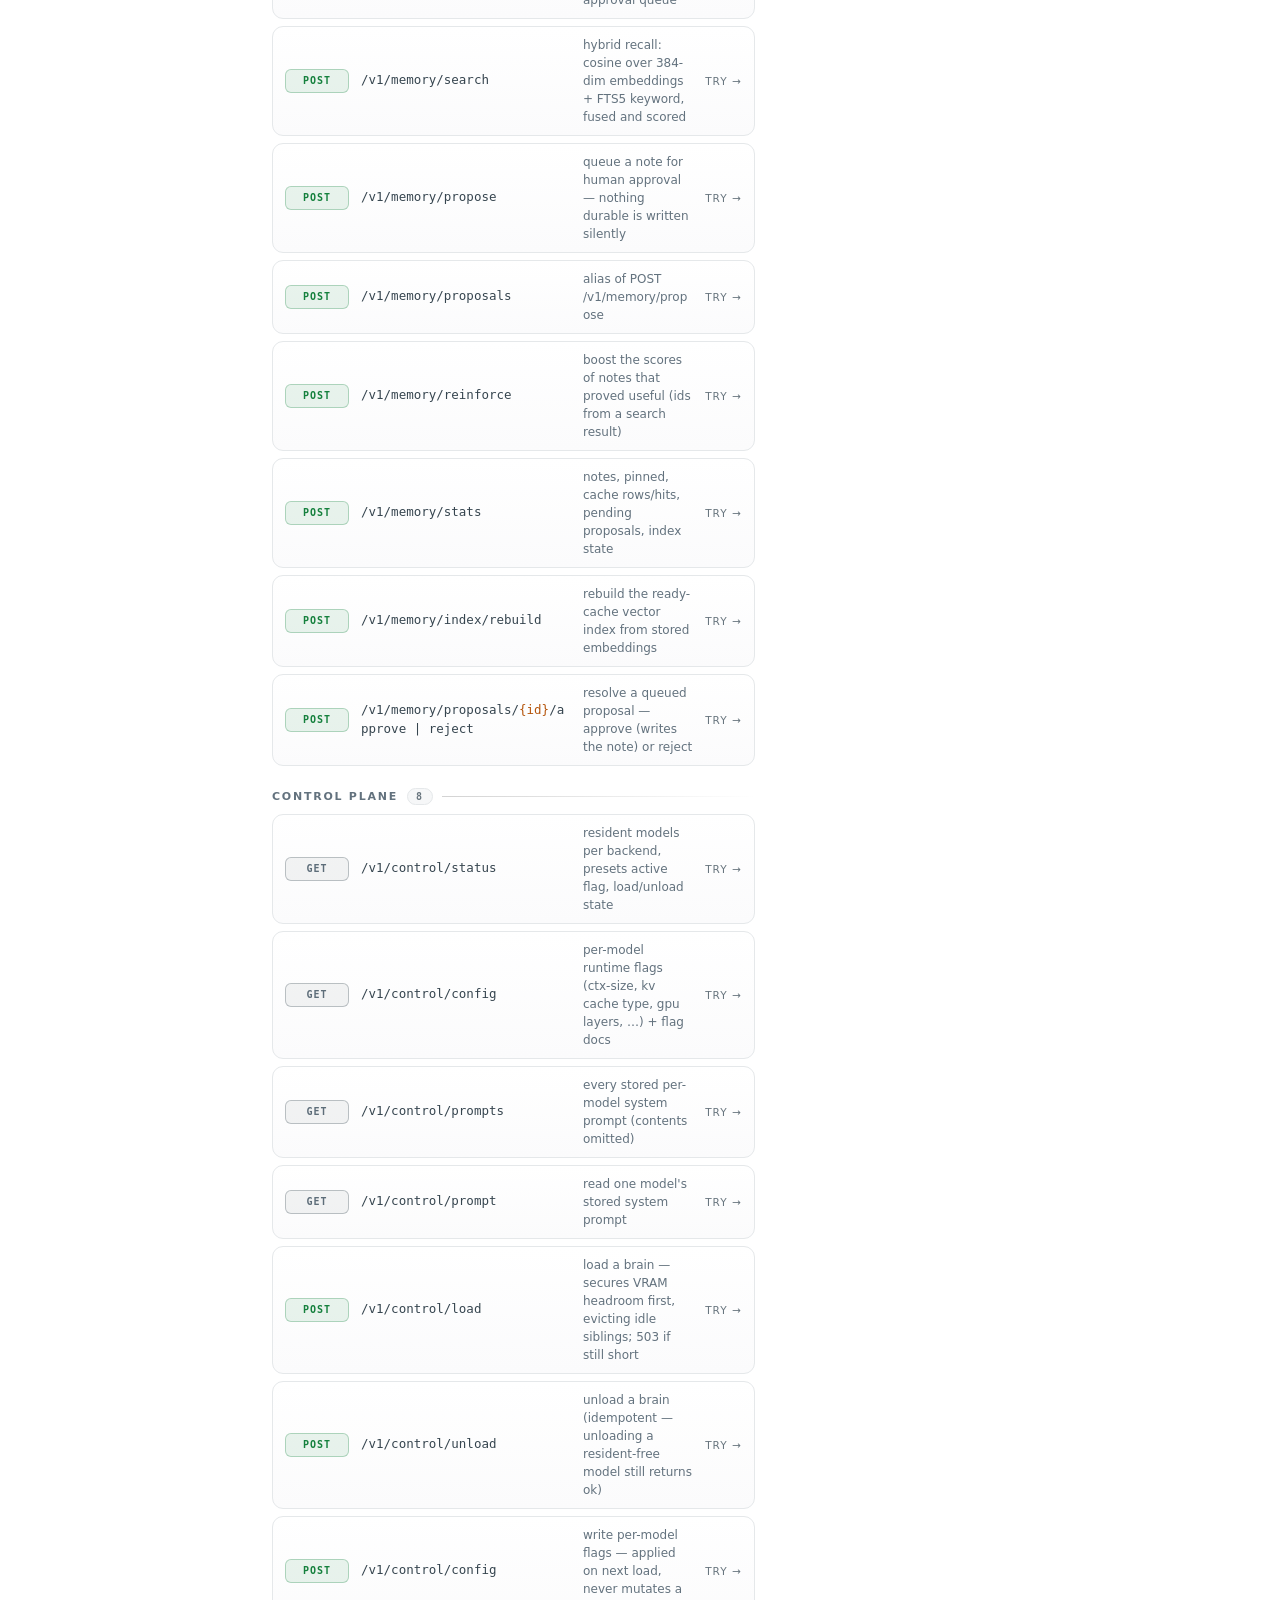
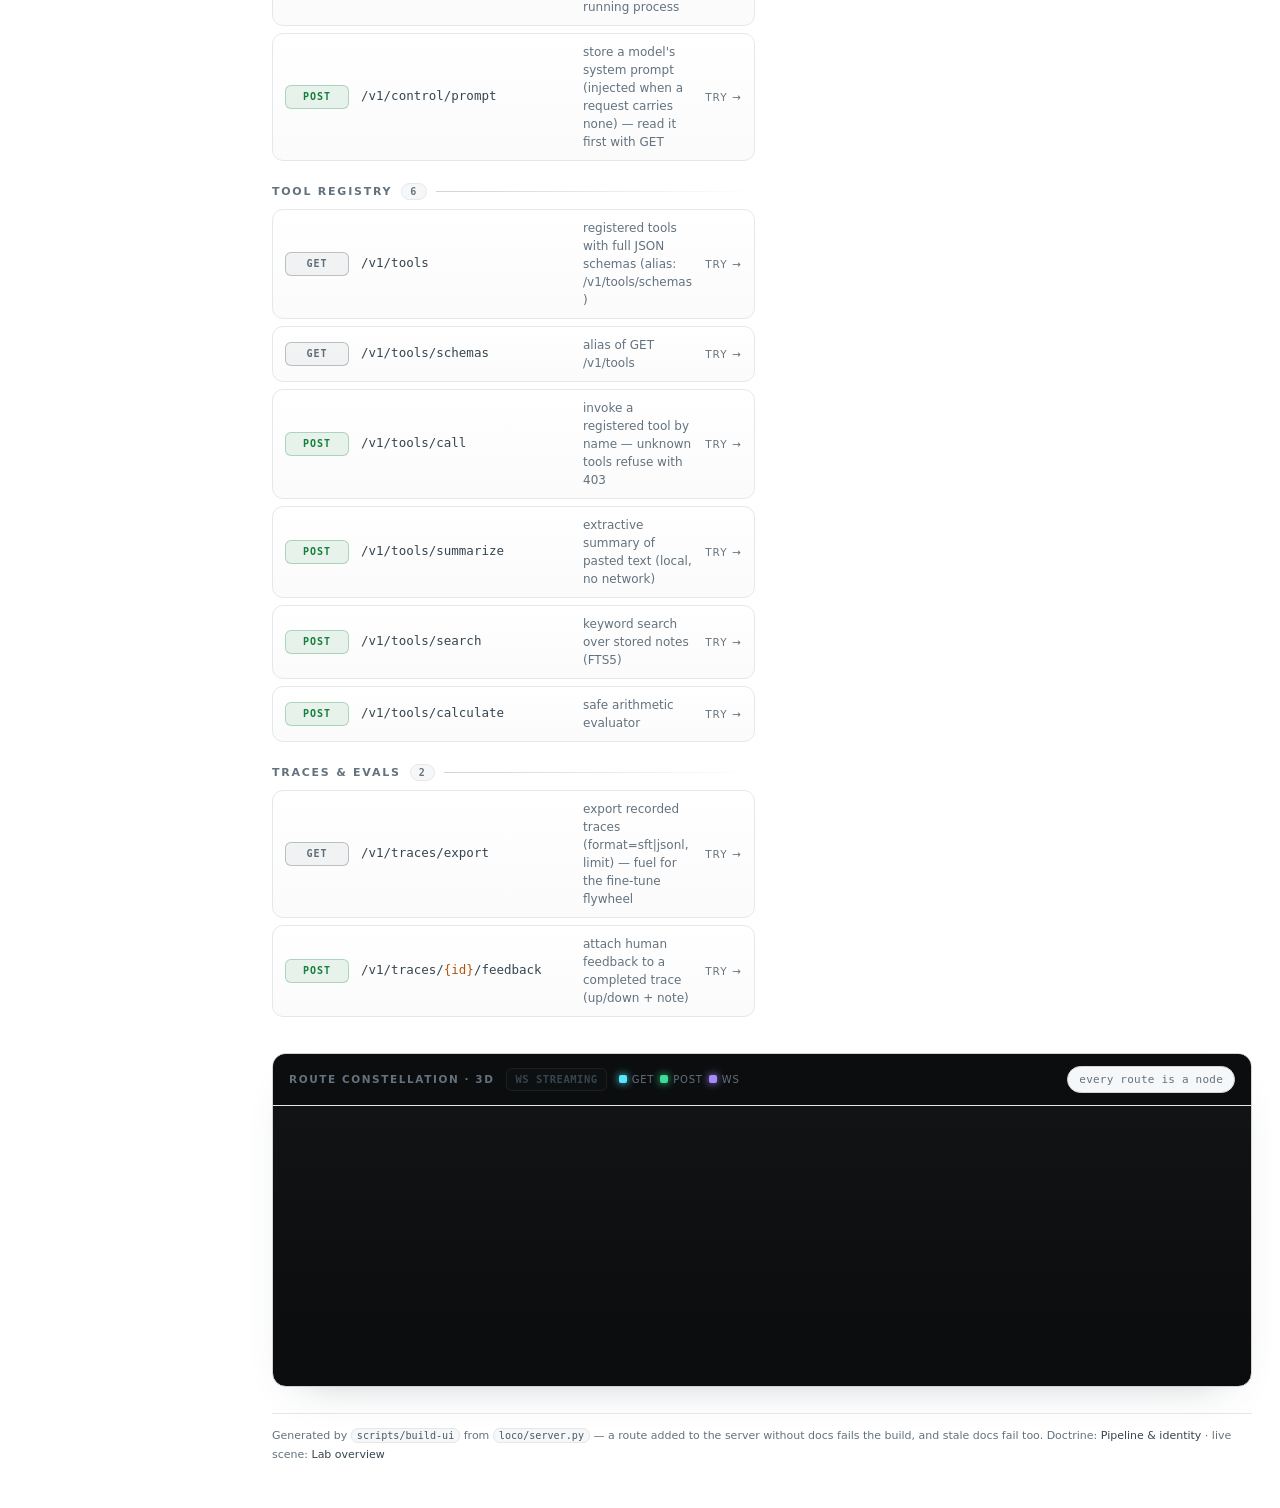
==== commit 5f7c31bb: "ui: fix the 3D scenes and a pile of layout bugs across the lab pages The tools and pipeline scenes w" ====
--- a/ui/api.html
+++ b/ui/api.html
@@ -4,11 +4,12 @@
 <meta charset="utf-8">
 <meta name="viewport" content="width=device-width,initial-scale=1">
 <title>Loco — API catalog</title>
-<link rel="icon" href="data:image/svg+xml,%3Csvg xmlns=%22http://www.w3.org/2000/svg%22 viewBox=%220 0 38 38%22%3E%3Cpath d=%22M19 2 L34 10.5 V27.5 L19 36 L4 27.5 V10.5 Z%22 stroke=%2257e6ff%22 stroke-width=%221.6%22/%3E%3Ccircle cx=%2219%22 cy=%2219%22 r=%226.5%22 stroke=%226ea8ff%22 stroke-width=%221.3%22/%3E%3C/svg%3E">
+<link rel="icon" href="data:image/svg+xml,%3Csvg xmlns=%22http://www.w3.org/2000/svg%22 viewBox=%220 0 38 38%22%3E%3Cpath d=%22M19 2 L34 10.5 V27.5 L19 36 L4 27.5 V10.5 Z%22 stroke=%2336454f%22 stroke-width=%221.6%22/%3E%3Ccircle cx=%2219%22 cy=%2219%22 r=%226.5%22 stroke=%23708090%22 stroke-width=%221.3%22/%3E%3C/svg%3E">
+<script>try{if(localStorage.getItem("loco-theme")==="dark")document.documentElement.dataset.theme="dark"}catch(e){}</script>
 <link rel="stylesheet" href="/ui/app.css">
 </head><body data-active="api.html">
 <aside class="side">
-  <div class="brand"><div class="logo" style="display:grid;place-items:center"><svg width="38" height="38" viewBox="0 0 38 38" fill="none" xmlns="http://www.w3.org/2000/svg" role="img" aria-label="Loco"><path d="M19 2 L34 10.5 V27.5 L19 36 L4 27.5 V10.5 Z" stroke="#57e6ff" stroke-width="1.6" fill="rgba(87,230,255,0.05)"/><circle cx="19" cy="19" r="6.5" stroke="#6ea8ff" stroke-width="1.3" fill="rgba(110,168,255,0.08)"/><circle cx="27.5" cy="19" r="2.8" stroke="#3ddc97" stroke-width="1.2" fill="rgba(61,220,151,0.1)"/><path d="M13.2 19 H24.8" stroke="#8ab4f8" stroke-width="1.1" opacity="0.55"/></svg></div><div><b>Loco</b><small>local inference lab</small></div></div>
+  <div class="brand"><div class="logo" style="display:grid;place-items:center"><svg width="38" height="38" viewBox="0 0 38 38" fill="none" xmlns="http://www.w3.org/2000/svg" role="img" aria-label="Loco"><path d="M19 2 L34 10.5 V27.5 L19 36 L4 27.5 V10.5 Z" stroke="currentColor" stroke-width="1.6" opacity=".9"/><circle cx="19" cy="19" r="6.5" stroke="currentColor" stroke-width="1.3" opacity=".6"/><circle cx="27.5" cy="19" r="2.8" stroke="currentColor" stroke-width="1.2" opacity=".42"/><path d="M13.2 19 H24.8" stroke="currentColor" stroke-width="1.1" opacity=".35"/></svg></div><div><b>Loco</b><small>local inference lab</small></div></div>
   <nav class="nav" id="nav"></nav>
   <div class="footer">one endpoint · <span class="tag">:8200</span><br>nothing leaves this machine</div>
 </aside>
--- a/ui/app.css
+++ b/ui/app.css
@@ -1,33 +1,145 @@
 /* ============================================================================
-   Loco UI — instrument-panel design system
+   Loco UI — Modern Minimalist theme
    zero dependencies · system font stacks · no CDNs, no web fonts
-   dark lab console: deep navy field, hairline panels, monospace numerics
+   palette: charcoal #36454f · slate #708090 · light gray #d3d3d3 · white
+   two modes (light default / dark) driven by <html data-theme="dark">
    ========================================================================== */
 :root{
-  --bg:#06080e;
-  --glow-a:rgba(64,120,255,.14);
-  --glow-b:rgba(87,230,255,.07);
-  --glow-c:rgba(167,139,250,.06);
-  --panel:#0d121c;
-  --panel2:#121927;
-  --panel3:#182135;
-  --line:#1d2637;
-  --line2:#2b3650;
-  --text:#e9eefb;
-  --dim:#8a95ad;
-  --dim2:#5f6a82;
-  --acc:#6ea8ff;
-  --acc2:#57e6ff;
-  --grn:#3ddc97;
-  --amb:#f6c177;
-  --red:#ff6b8a;
-  --vio:#a78bfa;
-  --mono:ui-monospace,SFMono-Regular,"SF Mono",Menlo,Consolas,"Liberation Mono",monospace;
-  --sans:ui-sans-serif,-apple-system,BlinkMacSystemFont,"Segoe UI",Roboto,Helvetica,Arial,sans-serif;
+  /* ---- Modern Minimalist · light (default) ------------------------------ */
+  --bg:#ffffff;
+  --glow-a:rgba(54,69,79,.05);
+  --glow-b:rgba(112,128,144,.045);
+  --glow-c:rgba(211,211,211,.20);
+  --panel:#ffffff;
+  --panel2:#f6f7f8;
+  --panel3:#edeff1;
+  --card-a:#ffffff;
+  --card-b:#fbfbfc;
+  --side-a:#fbfbfc;
+  --side-b:#f4f5f6;
+  --line:#e5e8ea;
+  --line2:#d3d3d3;
+  --text:#36454f;
+  --dim:#63727e;
+  --dim2:#68757e;
+  --acc:#36454f;
+  --acc2:#5d6d79;
+  --grn:#15803d;
+  --amb:#b45309;
+  --red:#b91c1c;
+  --vio:#7c3aed;
+  --ok:#15803d;
+  --warn:#b45309;
+  --bad:#b91c1c;
+  --h1a:#1c2328;
+  --h1b:#708090;
+  --sel:rgba(54,69,79,.16);
+  --card-line:rgba(54,69,79,.16);
+  --btn-a:#ffffff;
+  --btn-b:#eef0f2;
+  --primary-a:#4a5a66;
+  --primary-b:#36454f;
+  --primary-fg:#ffffff;
+  --field-bg:#ffffff;
+  --code-bg:#f5f6f7;
+  --code-fg:#4a5a66;
+  --bar-a:#aab4ba;
+  --bar-b:#36454f;
+  --bar-warn-a:#8d9aa3;
+  --bar-warn-b:#5d6d79;
+  --bar-bad-a:#36454f;
+  --bar-bad-b:#14181b;
+  --th-bg:rgba(54,69,79,.03);
+  --acc-bg:rgba(54,69,79,.06);
+  --acc-bd:rgba(54,69,79,.30);
+  --grn-bg:rgba(21,128,61,.09);
+  --grn-bd:rgba(21,128,61,.28);
+  --amb-bg:rgba(180,83,9,.10);
+  --amb-bd:rgba(180,83,9,.32);
+  --red-bg:rgba(185,28,28,.09);
+  --red-bd:rgba(185,28,28,.38);
+  --vio-bg:rgba(124,58,237,.08);
+  --vio-bd:rgba(124,58,237,.25);
+  --toast-bg:#ffffff;
+  --toast-err-bg:#ffffff;
+  --shadow:0 18px 42px -30px rgba(54,69,79,.42);
+  --mono:"DejaVu Sans Mono",ui-monospace,SFMono-Regular,"SF Mono",Menlo,Consolas,"Liberation Mono",monospace;
+  --sans:"DejaVu Sans",ui-sans-serif,-apple-system,BlinkMacSystemFont,"Segoe UI",Roboto,Helvetica,Arial,sans-serif;
   --rad:14px;
   --rad-sm:9px;
-  --shadow:0 22px 48px -28px rgba(0,0,0,.9);
   --side-w:244px;
+  /* Scene viewport backgrounds — dark in both modes so plotted data stays visible. */
+  --scene-bg-a:#121416;
+  --scene-bg-b:#0b0c0d;
+  --scene-head-bg:rgba(10,11,12,.75);
+  --hud-bg:rgba(10,11,12,.72);
+  color-scheme:light;
+}
+:root[data-theme="dark"]{
+  /* ---- Modern Minimalist · dark ---------------------------------------- */
+  --bg:#14181b;
+  --glow-a:rgba(255,255,255,.045);
+  --glow-b:rgba(211,211,211,.03);
+  --glow-c:rgba(112,128,144,.04);
+  --panel:#1c2328;
+  --panel2:#222a30;
+  --panel3:#2a343b;
+  --card-a:#1d242a;
+  --card-b:#181e22;
+  --side-a:#181e22;
+  --side-b:#131719;
+  --line:#2e383f;
+  --line2:#3f4c55;
+  --text:#ffffff;
+  --dim:#d3d3d3;
+  --dim2:#8d9aa3;
+  --acc:#d3d3d3;
+  --acc2:#ffffff;
+  --grn:#4ade80;
+  --amb:#fbbf24;
+  --red:#f87171;
+  --vio:#a78bfa;
+  --ok:#4ade80;
+  --warn:#fbbf24;
+  --bad:#f87171;
+  --h1a:#ffffff;
+  --h1b:#b8c0c5;
+  --sel:rgba(255,255,255,.20);
+  --card-line:rgba(255,255,255,.14);
+  --btn-a:#2a343b;
+  --btn-b:#222a30;
+  --primary-a:#ffffff;
+  --primary-b:#d3d3d3;
+  --primary-fg:#1c2328;
+  --field-bg:#12171a;
+  --code-bg:#0e1113;
+  --code-fg:#c9d0d5;
+  --bar-a:#8d9aa3;
+  --bar-b:#ffffff;
+  --bar-warn-a:#b8c0c5;
+  --bar-warn-b:#ffffff;
+  --bar-bad-a:#ffffff;
+  --bar-bad-b:#d3d3d3;
+  --th-bg:rgba(255,255,255,.03);
+  --acc-bg:rgba(255,255,255,.08);
+  --acc-bd:rgba(255,255,255,.30);
+  --grn-bg:rgba(74,222,128,.10);
+  --grn-bd:rgba(74,222,128,.30);
+  --amb-bg:rgba(251,191,36,.08);
+  --amb-bd:rgba(251,191,36,.28);
+  --red-bg:rgba(248,113,113,.10);
+  --red-bd:rgba(248,113,113,.42);
+  --vio-bg:rgba(167,139,250,.08);
+  --vio-bd:rgba(167,139,250,.25);
+  --toast-bg:#1b1b1b;
+  --toast-err-bg:#161616;
+  --shadow:0 22px 48px -28px rgba(0,0,0,.85);
+  /* Scene viewport backgrounds — same dark values in dark mode. */
+  --scene-bg-a:#121416;
+  --scene-bg-b:#0b0c0d;
+  --scene-head-bg:rgba(10,11,12,.75);
+  --hud-bg:rgba(10,11,12,.72);
+  color-scheme:dark;
 }
 *{box-sizing:border-box;margin:0;padding:0}
 html{-webkit-text-size-adjust:100%}
@@ -42,25 +154,32 @@
   display:flex;
   min-height:100vh;
   -webkit-font-smoothing:antialiased;
+  transition:background-color .2s ease,color .2s ease;
 }
 a{color:var(--acc);text-decoration:none;transition:color .15s}
 a:hover{color:var(--acc2)}
 code,pre{font-family:var(--mono);background:var(--panel2);border:1px solid var(--line);border-radius:7px}
-code{padding:1px 5px;font-size:.92em;color:#bcd3ff}
+code{padding:1px 5px;font-size:.92em;color:var(--code-fg)}
 pre{padding:11px 12px;overflow:auto;font-size:12px;line-height:1.6}
 pre code{background:none;border:none;padding:0;color:inherit}
 b,strong{font-weight:650}
 em{color:var(--acc2);font-style:normal}
-::selection{background:rgba(110,168,255,.28)}
+::selection{background:var(--sel)}
 ::-webkit-scrollbar{width:10px;height:10px}
 ::-webkit-scrollbar-track{background:transparent}
-::-webkit-scrollbar-thumb{background:#1c2536;border-radius:99px;border:2px solid transparent;background-clip:content-box}
-::-webkit-scrollbar-thumb:hover{background:#2b3650;background-clip:content-box}
+::-webkit-scrollbar-thumb{background:var(--line2);border-radius:99px;border:2px solid transparent;background-clip:content-box}
+::-webkit-scrollbar-thumb:hover{background:var(--dim2);background-clip:content-box}
+
+:focus-visible{
+  outline:2px solid var(--acc);
+  outline-offset:2px;
+  border-radius:3px;
+}
 
 /* ---------- sidebar ------------------------------------------------------ */
 .side{
   width:var(--side-w);flex:0 0 var(--side-w);
-  background:linear-gradient(180deg,rgba(16,22,34,.94),rgba(9,12,20,.96));
+  background:linear-gradient(180deg,var(--side-a),var(--side-b));
   border-right:1px solid var(--line);
   padding:18px 14px;
   position:sticky;top:0;height:100vh;
@@ -71,13 +190,13 @@
 .brand{display:flex;align-items:center;gap:11px;padding:4px 6px 15px;border-bottom:1px solid var(--line);margin-bottom:12px}
 .brand .logo{
   width:40px;height:40px;border-radius:12px;
-  background:linear-gradient(140deg,#16233f,#0a1020 70%);
-  border:1px solid #2b3f6b;
+  background:linear-gradient(140deg,var(--panel3),var(--panel) 70%);
+  border:1px solid var(--line2);
   display:grid;place-items:center;
-  box-shadow:0 0 24px -8px rgba(87,230,255,.5), inset 0 1px 0 rgba(255,255,255,.06);
-  position:relative;overflow:hidden;
-}
-.brand .logo svg{display:block}
+  box-shadow:0 0 22px -10px var(--acc2), inset 0 1px 0 rgba(255,255,255,.06);
+  position:relative;overflow:hidden;color:var(--text);
+}
+.brand .logo svg{display:block;color:var(--text)}
 .brand .logo::after{
   content:"";position:absolute;inset:auto 8px 5px;height:1.5px;border-radius:2px;
   background:linear-gradient(90deg,transparent,var(--acc2),transparent);
@@ -94,16 +213,24 @@
   content:"";position:absolute;left:0;top:22%;bottom:22%;width:2px;border-radius:2px;
   background:var(--acc2);opacity:0;transform:scaleY(.3);transition:.18s;
 }
-.nav a:hover{background:rgba(24,33,53,.7);color:var(--text)}
+.nav a:hover{background:var(--panel2);color:var(--text)}
 .nav a.active{
-  background:linear-gradient(90deg,rgba(110,168,255,.14),rgba(110,168,255,.03));
-  color:#fff;border-color:rgba(110,168,255,.28);font-weight:600;
+  background:linear-gradient(90deg,var(--acc-bg),transparent);
+  color:var(--text);border-color:var(--acc-bd);font-weight:600;
 }
 .nav a.active::before{opacity:1;transform:scaleY(1);box-shadow:0 0 10px var(--acc2)}
 .nav .nav-sec{
   font-size:9.5px;letter-spacing:.18em;text-transform:uppercase;color:var(--dim2);
   padding:12px 11px 4px;
 }
+.theme-row{margin-top:12px}
+.theme-toggle{
+  width:100%;justify-content:space-between;
+  font-size:11px;letter-spacing:.08em;text-transform:uppercase;
+  color:var(--dim);background:var(--panel2);border-color:var(--line2);
+}
+.theme-toggle:hover{color:var(--text);border-color:var(--acc);transform:none;box-shadow:none}
+.theme-toggle .tt-ico{font-size:13px;line-height:1}
 .side .footer{margin-top:auto}
 
 /* ---------- main / header ------------------------------------------------ */
@@ -111,7 +238,7 @@
 .top{display:flex;align-items:flex-end;justify-content:space-between;margin-bottom:18px;gap:14px;flex-wrap:wrap}
 .top h1{
   font-size:23px;font-weight:700;letter-spacing:-.015em;
-  background:linear-gradient(92deg,#fff 20%,#a9c6ff 90%);
+  background:linear-gradient(92deg,var(--h1a) 20%,var(--h1b) 90%);
   -webkit-background-clip:text;background-clip:text;color:transparent;
 }
 .top .sub{color:var(--dim);font-size:12.5px;margin-top:3px;letter-spacing:.01em}
@@ -130,7 +257,7 @@
 .pill{
   display:inline-flex;align-items:center;gap:7px;
   padding:4px 11px;border:1px solid var(--line2);border-radius:99px;
-  font-size:11px;color:var(--dim);background:rgba(18,25,39,.75);
+  font-size:11px;color:var(--dim);background:var(--panel2);
   font-family:var(--mono);letter-spacing:.02em;white-space:nowrap;
 }
 .pill b{color:var(--text);font-weight:650}
@@ -141,26 +268,26 @@
 }
 .live-dot{background:var(--grn);box-shadow:0 0 9px var(--grn);animation:beat 2s ease-out infinite}
 .live-dot.bad{background:var(--red);box-shadow:0 0 9px var(--red);animation:none}
-.dot.warn{background:var(--amb);box-shadow:0 0 8px rgba(246,193,119,.7);animation:beat 2.6s ease-out infinite}
-.dot.bad{background:var(--red);box-shadow:0 0 8px rgba(255,107,138,.75)}
-.dot.acc{background:var(--acc2);box-shadow:0 0 8px rgba(87,230,255,.75)}
+.dot.warn{background:var(--amb);box-shadow:0 0 8px var(--amb);animation:beat 2.6s ease-out infinite}
+.dot.bad{background:var(--red);box-shadow:0 0 8px var(--red)}
+.dot.acc{background:var(--acc2);box-shadow:0 0 8px var(--acc2)}
 .badge{
   display:inline-block;padding:3px 8px;border-radius:6px;
-  background:rgba(61,220,151,.1);color:var(--grn);
-  border:1px solid rgba(61,220,151,.3);
+  background:var(--grn-bg);color:var(--grn);
+  border:1px solid var(--grn-bd);
   font:600 10.5px/1.4 var(--mono);letter-spacing:.05em;text-transform:uppercase;
 }
-.badge.warn{background:rgba(246,193,119,.09);color:var(--amb);border-color:rgba(246,193,119,.32)}
-.badge.acc{background:rgba(110,168,255,.1);color:var(--acc);border-color:rgba(110,168,255,.32)}
-.badge.vio{background:rgba(167,139,250,.1);color:var(--vio);border-color:rgba(167,139,250,.32)}
+.badge.warn{background:var(--amb-bg);color:var(--amb);border-color:var(--amb-bd)}
+.badge.acc{background:var(--acc-bg);color:var(--acc);border-color:var(--acc-bd)}
+.badge.vio{background:var(--acc-bg);color:var(--vio);border-color:var(--acc-bd)}
 .tag{
-  font:11px/1.5 var(--mono);color:#a9c6ff;
-  background:#141d31;border:1px solid #26334f;border-radius:6px;
+  font:11px/1.5 var(--mono);color:var(--text);
+  background:var(--panel2);border:1px solid var(--line2);border-radius:6px;
   padding:2.5px 7px;white-space:nowrap;
 }
-.tag.ok{color:var(--grn);background:#0e1f19;border-color:#1d4034}
-.tag.warn{color:var(--amb);background:#241d10;border-color:#45361c}
-.tag.bad{color:var(--red);background:#25121a;border-color:#4a2130}
+.tag.ok{color:var(--grn);background:var(--grn-bg);border-color:var(--grn-bd)}
+.tag.warn{color:var(--amb);background:var(--amb-bg);border-color:var(--amb-bd)}
+.tag.bad{color:var(--red);background:var(--red-bg);border-color:var(--red-bd)}
 
 /* ---------- grids / cards ------------------------------------------------ */
 .grid{display:grid;gap:14px}
@@ -169,7 +296,7 @@
 .g2{grid-template-columns:repeat(2,minmax(0,1fr))}
 @media(max-width:1180px){.g4{grid-template-columns:repeat(2,1fr)}.g3{grid-template-columns:repeat(2,1fr)}}
 .card{
-  background:linear-gradient(180deg,rgba(19,26,41,.9),rgba(13,18,28,.94));
+  background:linear-gradient(180deg,var(--card-a),var(--card-b));
   border:1px solid var(--line);
   border-radius:var(--rad);
   padding:15px 16px;
@@ -179,7 +306,7 @@
 }
 .card::before{
   content:"";position:absolute;left:14px;right:14px;top:0;height:1px;
-  background:linear-gradient(90deg,transparent,rgba(160,190,255,.22),transparent);
+  background:linear-gradient(90deg,transparent,var(--card-line),transparent);
 }
 .card h3{
   font-size:10.5px;color:var(--dim);text-transform:uppercase;
@@ -187,110 +314,110 @@
   display:flex;align-items:center;gap:8px;
 }
 .card h3 .spacer{flex:1}
-.card p{font-size:12.5px;color:#b6c2d8}
+.card h3 .tag{min-width:0;overflow:hidden;text-overflow:ellipsis;text-transform:none;letter-spacing:0;font-weight:500}
+.card p{font-size:12.5px;color:var(--dim)}
 .card.tight{padding:12px 13px}
-.card.accent{border-color:rgba(110,168,255,.35);box-shadow:0 0 0 1px rgba(110,168,255,.08),var(--shadow)}
+.card.accent{border-color:var(--acc-bd);box-shadow:0 0 0 1px var(--acc-bg),var(--shadow)}
 .kpi{
   font:700 27px/1.05 var(--mono);letter-spacing:-.02em;
-  font-variant-numeric:tabular-nums;color:#fff;
+  font-variant-numeric:tabular-nums;color:var(--text);
   transition:color .3s,text-shadow .3s;
 }
 .kpi small{display:block;color:var(--dim);font:11.5px/1.5 var(--sans);margin-top:5px;letter-spacing:.04em}
-.kpi.flash{color:var(--acc2);text-shadow:0 0 18px rgba(87,230,255,.6)}
+.kpi.flash{color:var(--acc2);text-shadow:0 0 18px var(--acc-bd)}
 .kpi .u{font-size:.55em;color:var(--dim);font-weight:600;margin-left:4px}
-.bar{height:9px;background:#0a0f19;border:1px solid var(--line);border-radius:99px;overflow:hidden;position:relative}
+.bar{height:9px;background:var(--panel3);border:1px solid var(--line);border-radius:99px;overflow:hidden;position:relative}
 .bar>i{
   display:block;height:100%;border-radius:99px;
-  background:linear-gradient(90deg,#3f7bff,#57e6ff 70%,#9be1ff);
-  box-shadow:0 0 14px -2px rgba(87,230,255,.75);
+  background:linear-gradient(90deg,var(--bar-a),var(--bar-b));
   transition:width .7s cubic-bezier(.22,1,.36,1);
 }
-.bar.warn>i{background:linear-gradient(90deg,#f0a23c,#f6c177);box-shadow:0 0 14px -2px rgba(246,193,119,.7)}
-.bar.bad>i{background:linear-gradient(90deg,#e5484d,#ff6b8a);box-shadow:0 0 14px -2px rgba(255,107,138,.7)}
+.bar.warn>i{background:linear-gradient(90deg,var(--bar-warn-a),var(--bar-warn-b))}
+.bar.bad>i{background:linear-gradient(90deg,var(--bar-bad-a),var(--bar-bad-b))}
 .mini{font-size:11.5px;color:var(--dim)}
 .mini b{color:var(--text);font-family:var(--mono);font-variant-numeric:tabular-nums}
 
 /* ---------- buttons / forms ---------------------------------------------- */
 button,.btn{
-  cursor:pointer;background:linear-gradient(180deg,#1a2338,#141b2c);
+  cursor:pointer;background:linear-gradient(180deg,var(--btn-a),var(--btn-b));
   border:1px solid var(--line2);color:var(--text);
   border-radius:9px;padding:8px 14px;font-size:12px;font-weight:600;
   letter-spacing:.03em;transition:.15s;font-family:var(--sans);
   display:inline-flex;align-items:center;gap:7px;justify-content:center;
 }
-button:hover,.btn:hover{border-color:var(--acc);color:var(--acc2);transform:translateY(-1px);box-shadow:0 6px 18px -10px rgba(110,168,255,.8)}
+button:hover,.btn:hover{border-color:var(--acc);color:var(--acc);transform:translateY(-1px);box-shadow:0 6px 18px -10px var(--acc-bd)}
 button:active,.btn:active{transform:translateY(0)}
 .primary{
-  background:linear-gradient(180deg,#5aa0ff,#3f7bff);
-  border-color:#5aa0ff;color:#04101f;font-weight:750;
-  box-shadow:0 8px 24px -12px rgba(87,160,255,.9);
-}
-.primary:hover{color:#04101f;border-color:#8fc0ff;box-shadow:0 10px 26px -10px rgba(87,160,255,1)}
-.danger:hover{border-color:var(--red);color:var(--red);box-shadow:0 6px 18px -10px rgba(255,107,138,.8)}
+  background:linear-gradient(180deg,var(--primary-a),var(--primary-b));
+  border-color:var(--primary-b);color:var(--primary-fg);font-weight:750;
+  box-shadow:0 8px 24px -12px var(--acc-bd);
+}
+.primary:hover{color:var(--primary-fg);border-color:var(--primary-a);box-shadow:0 10px 26px -10px var(--acc-bd)}
+.danger:hover{border-color:var(--red);color:var(--red);box-shadow:0 6px 18px -10px var(--red-bd)}
 button[disabled]{opacity:.42;cursor:not-allowed;transform:none!important;box-shadow:none!important}
 select,input,textarea{
-  background:#0a0f19;border:1px solid var(--line2);color:var(--text);
+  background:var(--field-bg);border:1px solid var(--line2);color:var(--text);
   border-radius:9px;padding:9px 11px;font:13px/1.5 var(--sans);width:100%;
   transition:border-color .15s,box-shadow .15s;
 }
 select:focus,input:focus,textarea:focus{
   outline:none;border-color:var(--acc);
-  box-shadow:0 0 0 3px rgba(110,168,255,.16);
+  box-shadow:0 0 0 3px var(--acc-bg);
 }
 textarea{font-family:var(--mono);font-size:12px;min-height:140px;resize:vertical}
 input[type=checkbox]{width:auto;accent-color:var(--acc)}
 input[type=range]{accent-color:var(--acc);padding:0;border:none;background:none}
 label{font-size:10.5px;color:var(--dim);text-transform:uppercase;letter-spacing:.1em;font-weight:700}
 label:has(input[type=checkbox]),label.inline{font-size:12px;text-transform:none;letter-spacing:0;font-weight:500;color:var(--dim)}
-select option{background:#0d121c}
-::placeholder{color:#4e5871}
+select option{background:var(--panel)}
+::placeholder{color:var(--dim2)}
 
 /* ---------- tables ------------------------------------------------------- */
 .table{width:100%;border-collapse:collapse;font-size:12.5px}
 .table th,.table td{padding:9px 11px;border-bottom:1px solid var(--line);text-align:left;vertical-align:top}
 .table th{
   color:var(--dim);text-transform:uppercase;font-size:9.5px;letter-spacing:.14em;
-  font-weight:700;border-bottom-color:var(--line2);background:rgba(10,15,25,.5);
+  font-weight:700;border-bottom-color:var(--line2);background:var(--th-bg);
 }
 .table tbody tr{transition:background .12s}
-.table tbody tr:hover{background:rgba(110,168,255,.05)}
-.table td b{color:#fff}
+.table tbody tr:hover{background:var(--acc-bg)}
+.table td b{color:var(--text)}
 .table .num{font-family:var(--mono);font-variant-numeric:tabular-nums;white-space:nowrap}
-.table-wrap{border:1px solid var(--line);border-radius:11px;overflow:auto;background:rgba(10,15,25,.55)}
+.table-wrap{border:1px solid var(--line);border-radius:11px;overflow:auto;background:var(--panel2)}
 
 /* ---------- flow diagram ------------------------------------------------- */
 .flow{display:flex;align-items:stretch;gap:0;overflow-x:auto;padding:4px 2px 8px}
 .step{
-  background:linear-gradient(180deg,#141c2e,#101624);
+  background:linear-gradient(180deg,var(--card-a),var(--card-b));
   border:1px solid var(--line2);border-radius:11px;
-  padding:11px 13px;min-width:154px;text-align:center;position:relative;overflow:hidden;
+  padding:11px 13px;flex:1 1 0;min-width:112px;text-align:center;position:relative;overflow:hidden;
 }
 .step::after{
   content:"";position:absolute;left:-40%;top:0;bottom:0;width:40%;
-  background:linear-gradient(90deg,transparent,rgba(87,230,255,.12),transparent);
+  background:linear-gradient(90deg,transparent,var(--card-line),transparent);
   animation:flowline 3.4s linear infinite;
 }
 .step b{display:block;font-size:12px;letter-spacing:.03em}
 .step small{color:var(--dim);font-size:10.5px;line-height:1.5;display:block;margin-top:3px}
 .step .n{position:absolute;top:5px;left:7px;font:700 9px var(--mono);color:var(--dim2)}
-.arrow{align-self:center;color:var(--acc2);padding:0 7px;font-family:var(--mono);text-shadow:0 0 10px rgba(87,230,255,.7)}
+.arrow{align-self:center;color:var(--acc2);padding:0 7px;font-family:var(--mono);text-shadow:0 0 10px var(--acc-bd)}
 
 /* ---------- logs / toasts ------------------------------------------------ */
 .log{
-  background:#05070d;border:1px solid var(--line);border-radius:9px;
-  padding:11px 12px;font:11.5px/1.75 var(--mono);color:#9fb4d8;
+  background:var(--code-bg);border:1px solid var(--line);border-radius:9px;
+  padding:11px 12px;font:11.5px/1.75 var(--mono);color:var(--code-fg);
   max-height:280px;overflow:auto;white-space:pre-wrap;word-break:break-word;
 }
 .toast{
   position:fixed;bottom:20px;right:20px;
-  background:linear-gradient(180deg,#0d1a16,#0a1512);
-  border:1px solid rgba(61,220,151,.55);color:var(--grn);
+  background:var(--toast-bg);
+  border:1px solid var(--grn-bd);color:var(--text);
   padding:11px 16px;border-radius:11px;font-size:12.5px;font-weight:600;
   opacity:0;transform:translateY(10px);transition:.22s;z-index:80;
-  box-shadow:0 18px 44px -20px rgba(61,220,151,.5);max-width:420px;
+  box-shadow:0 18px 44px -20px var(--acc-bd);max-width:420px;
 }
 .toast.show{opacity:1;transform:translateY(0)}
-.toast.err{border-color:rgba(255,107,138,.55);color:var(--red);background:linear-gradient(180deg,#1a0d12,#150a0e);box-shadow:0 18px 44px -20px rgba(255,107,138,.5)}
+.toast.err{border-color:var(--red-bd);color:var(--red);background:var(--toast-err-bg);box-shadow:0 18px 44px -20px var(--red-bd)}
 
 /* ---------- misc utility ------------------------------------------------- */
 .muted{color:var(--dim)}
@@ -313,14 +440,14 @@
 /* ---------- live scene (3D hero) ----------------------------------------- */
 .scene-card{
   padding:0;overflow:hidden;
-  background:linear-gradient(180deg,#0b101b,#080b12);
+  background:linear-gradient(180deg,var(--scene-bg-a),var(--scene-bg-b));
   border:1px solid var(--line2);
 }
 .scene-card::before{display:none}
 .scene-head{
   display:flex;align-items:center;gap:12px;flex-wrap:wrap;
   padding:12px 16px;border-bottom:1px solid var(--line);
-  background:rgba(9,13,21,.75);
+  background:var(--scene-head-bg);
 }
 .scene-head h3{margin:0}
 .scene-stage{position:relative}
@@ -333,8 +460,9 @@
 .hud.tl{top:12px;left:14px}
 .hud.tr{top:12px;right:14px;flex-direction:column;align-items:flex-end;gap:5px}
 .hud.bl{bottom:12px;left:14px}
+.hud.br{bottom:12px;right:14px;flex-direction:column;align-items:flex-end;gap:5px}
 .hud-chip{
-  background:rgba(7,10,17,.72);border:1px solid var(--line2);
+  background:var(--hud-bg);border:1px solid var(--line2);
   border-radius:7px;padding:4px 9px;backdrop-filter:blur(4px);
   color:var(--dim);
 }
@@ -349,10 +477,10 @@
 .ecg-card{padding:0;overflow:hidden}
 .ecg-head{
   display:flex;align-items:center;gap:12px;padding:10px 15px;
-  border-bottom:1px solid var(--line);background:rgba(9,13,21,.7);flex-wrap:wrap;
+  border-bottom:1px solid var(--line);background:var(--panel2);flex-wrap:wrap;
 }
 .ecg-head h3{margin:0}
-.ecg-body{position:relative;background:radial-gradient(600px 200px at 50% 120%,rgba(61,220,151,.05),transparent 70%),#05070d}
+.ecg-body{position:relative;background:radial-gradient(600px 200px at 50% 120%,rgba(0,0,0,.06),transparent 70%),var(--scene-bg-b)}
 .ecg-body canvas{display:block;width:100%;height:120px}
 .ecg-stats{
   position:absolute;top:9px;right:14px;text-align:right;
@@ -370,7 +498,7 @@
 .ticker .ev:last-child{border-bottom:none}
 .ticker .ev .t{color:var(--dim2);font-size:10.5px}
 .ticker .ev .k{font-weight:700;letter-spacing:.05em}
-.ticker .ev .d{color:#a9b6cf;overflow:hidden;text-overflow:ellipsis;white-space:nowrap}
+.ticker .ev .d{color:var(--dim);overflow:hidden;text-overflow:ellipsis;white-space:nowrap}
 .ticker .ev.route .k{color:var(--acc)}
 .ticker .ev.memory .k{color:var(--grn)}
 .ticker .ev.control .k{color:var(--vio)}
@@ -392,22 +520,22 @@
   display:grid;grid-template-columns:64px minmax(210px,1.1fr) 2fr auto;
   gap:12px;align-items:center;
   padding:9px 12px;margin-bottom:7px;
-  background:linear-gradient(180deg,rgba(19,26,41,.85),rgba(13,18,28,.9));
+  background:linear-gradient(180deg,var(--card-a),var(--card-b));
   border:1px solid var(--line);border-radius:11px;
   cursor:pointer;transition:.14s;
 }
-.ep:hover{border-color:rgba(110,168,255,.45);transform:translateX(3px);box-shadow:-6px 0 22px -14px rgba(110,168,255,.9)}
-.ep.sel{border-color:var(--acc);background:linear-gradient(180deg,rgba(28,42,70,.9),rgba(15,22,36,.95))}
+.ep:hover{border-color:var(--acc-bd);transform:translateX(3px);box-shadow:-6px 0 22px -14px var(--acc-bd)}
+.ep.sel{border-color:var(--acc);background:var(--panel3)}
 .ep .method{
   font:800 10px/1 var(--mono);letter-spacing:.1em;text-align:center;
   padding:6px 0;border-radius:6px;border:1px solid;
 }
-.ep .method.get{color:var(--acc2);border-color:rgba(87,230,255,.4);background:rgba(87,230,255,.09)}
-.ep .method.post{color:var(--grn);border-color:rgba(61,220,151,.4);background:rgba(61,220,151,.09)}
-.ep .method.ws{color:var(--vio);border-color:rgba(167,139,250,.4);background:rgba(167,139,250,.09)}
-.ep .path{font:12.5px/1.5 var(--mono);color:#dce6ff;word-break:break-all}
+.ep .method.get{color:var(--acc2);border-color:var(--acc-bd);background:var(--acc-bg)}
+.ep .method.post{color:var(--grn);border-color:var(--grn-bd);background:var(--grn-bg)}
+.ep .method.ws{color:var(--vio);border-color:var(--acc-bd);background:var(--acc-bg)}
+.ep .path{font:12.5px/1.5 var(--mono);color:var(--text);overflow-wrap:anywhere;min-width:0}
 .ep .path .ph{color:var(--amb)}
-.ep .desc{font-size:12px;color:var(--dim);line-height:1.5}
+.ep .desc{font-size:12px;color:var(--dim);line-height:1.5;min-width:0;overflow-wrap:anywhere}
 .ep .go{font-size:10.5px;color:var(--dim2);text-transform:uppercase;letter-spacing:.1em;white-space:nowrap}
 .ep:hover .go{color:var(--acc2)}
 @media(max-width:900px){.ep{grid-template-columns:60px 1fr;}.ep .desc,.ep .go{display:none}}
@@ -418,11 +546,11 @@
 .console-head{
   display:flex;align-items:center;gap:10px;margin-bottom:10px;flex-wrap:wrap;
 }
-.console-head .path{font:13px var(--mono);color:#dce6ff;word-break:break-all}
+.console-head .path{font:13px var(--mono);color:var(--text);word-break:break-all}
 .console textarea{min-height:200px;font-size:12px}
 .console .out{
-  background:#05070d;border:1px solid var(--line);border-radius:9px;
-  padding:11px 12px;font:11.5px/1.65 var(--mono);color:#9fb4d8;
+  background:var(--code-bg);border:1px solid var(--line);border-radius:9px;
+  padding:11px 12px;font:11.5px/1.65 var(--mono);color:var(--code-fg);
   min-height:200px;max-height:440px;overflow:auto;white-space:pre-wrap;word-break:break-word;
 }
 .console .status-line{
@@ -430,8 +558,8 @@
   color:var(--dim);text-transform:uppercase;letter-spacing:.08em;margin-bottom:8px;flex-wrap:wrap;
 }
 .st{padding:3px 9px;border-radius:6px;border:1px solid;font-weight:700}
-.st.ok{color:var(--grn);border-color:rgba(61,220,151,.45);background:rgba(61,220,151,.08)}
-.st.err{color:var(--red);border-color:rgba(255,107,138,.45);background:rgba(255,107,138,.08)}
+.st.ok{color:var(--grn);border-color:var(--grn-bd);background:var(--grn-bg)}
+.st.err{color:var(--red);border-color:var(--red-bd);background:var(--red-bg)}
 .st.idle{color:var(--dim2);border-color:var(--line2)}
 
 /* ---------- chat page ---------------------------------------------------- */
@@ -439,13 +567,27 @@
 @media(max-width:1080px){.chat-grid{grid-template-columns:1fr}}
 .chat-out{
   min-height:56vh;white-space:pre-wrap;font-size:13.5px;line-height:1.7;
-  font-family:var(--sans);background:#05070d;border:1px solid var(--line);
-  border-radius:10px;padding:14px;overflow:auto;color:#dbe4f5;
+  font-family:var(--sans);background:var(--code-bg);border:1px solid var(--line);
+  border-radius:10px;padding:14px;overflow:auto;color:var(--text);
 }
 .chat-out:empty::before{content:"response streams here…";color:var(--dim2);font-family:var(--mono);font-size:12px}
 .stream-cursor::after{
   content:"▍";color:var(--acc2);animation:blink 1s steps(2) infinite;
 }
+
+/* ---------- model registry cards ------------------------------------------ */
+.reg-card{display:flex;flex-direction:column}
+.reg-card.is-loaded{border-color:var(--grn-bd)}
+.reg-head{display:flex;align-items:flex-start;gap:10px}
+.reg-head h3{margin:0;flex:1;min-width:0;line-height:1.45}
+.reg-head .pill{flex:none}
+.reg-role{font-size:12px;color:var(--text);margin:6px 0 4px;font-weight:600}
+.reg-why{font-size:12px;color:var(--dim);display:-webkit-box;-webkit-line-clamp:4;-webkit-box-orient:vertical;overflow:hidden}
+.reg-tags{margin:10px 0 12px}
+.reg-actions{margin-top:auto;gap:8px}
+.btn.ghost{background:transparent;border-color:transparent;color:var(--dim);padding-left:8px;padding-right:8px}
+.btn.ghost:hover{border-color:var(--line2);color:var(--text);box-shadow:none}
+.cfgToggle.on{border-color:var(--acc);background:var(--acc-bg)}
 
 /* ---------- responsive --------------------------------------------------- */
 @media(max-width:900px){
@@ -455,17 +597,26 @@
   .nav a{padding:7px 11px;font-size:12px}
   .nav a::before{display:none}
   .nav .nav-sec{display:none}
+  .theme-row{max-width:220px}
   .side .footer{display:none}
   .main{padding:18px 15px 36px}
-  .g4,.g3,.g2{grid-template-columns:1fr}
-  .scene-stage canvas{height:300px}
+  /* pages set desktop column ratios inline; one column wins on phones */
+  .main .grid{grid-template-columns:1fr!important}
+  .scene-stage canvas{height:260px}
+  .hud.br,.hud.bl,.hud.tr{display:none}
+  .hud.tl .hud-chip:nth-child(n+3){display:none}
+  .scene-head .pill{display:none}
+  .flow{flex-direction:column;align-items:stretch}
+  .flow .arrow{transform:rotate(90deg);padding:2px 0;text-align:center}
+  .step{min-width:0;flex:none}
+  .scene-card canvas{height:230px!important}
 }
 
 /* ---------- keyframes ---------------------------------------------------- */
 @keyframes beat{
-  0%{box-shadow:0 0 0 0 rgba(61,220,151,.55)}
-  70%{box-shadow:0 0 0 7px rgba(61,220,151,0)}
-  100%{box-shadow:0 0 0 0 rgba(61,220,151,0)}
+  0%{box-shadow:0 0 0 0 var(--acc-bd)}
+  70%{box-shadow:0 0 0 7px transparent}
+  100%{box-shadow:0 0 0 0 transparent}
 }
 @keyframes sweep{
   0%,100%{opacity:.25;transform:translateX(-3px)}
